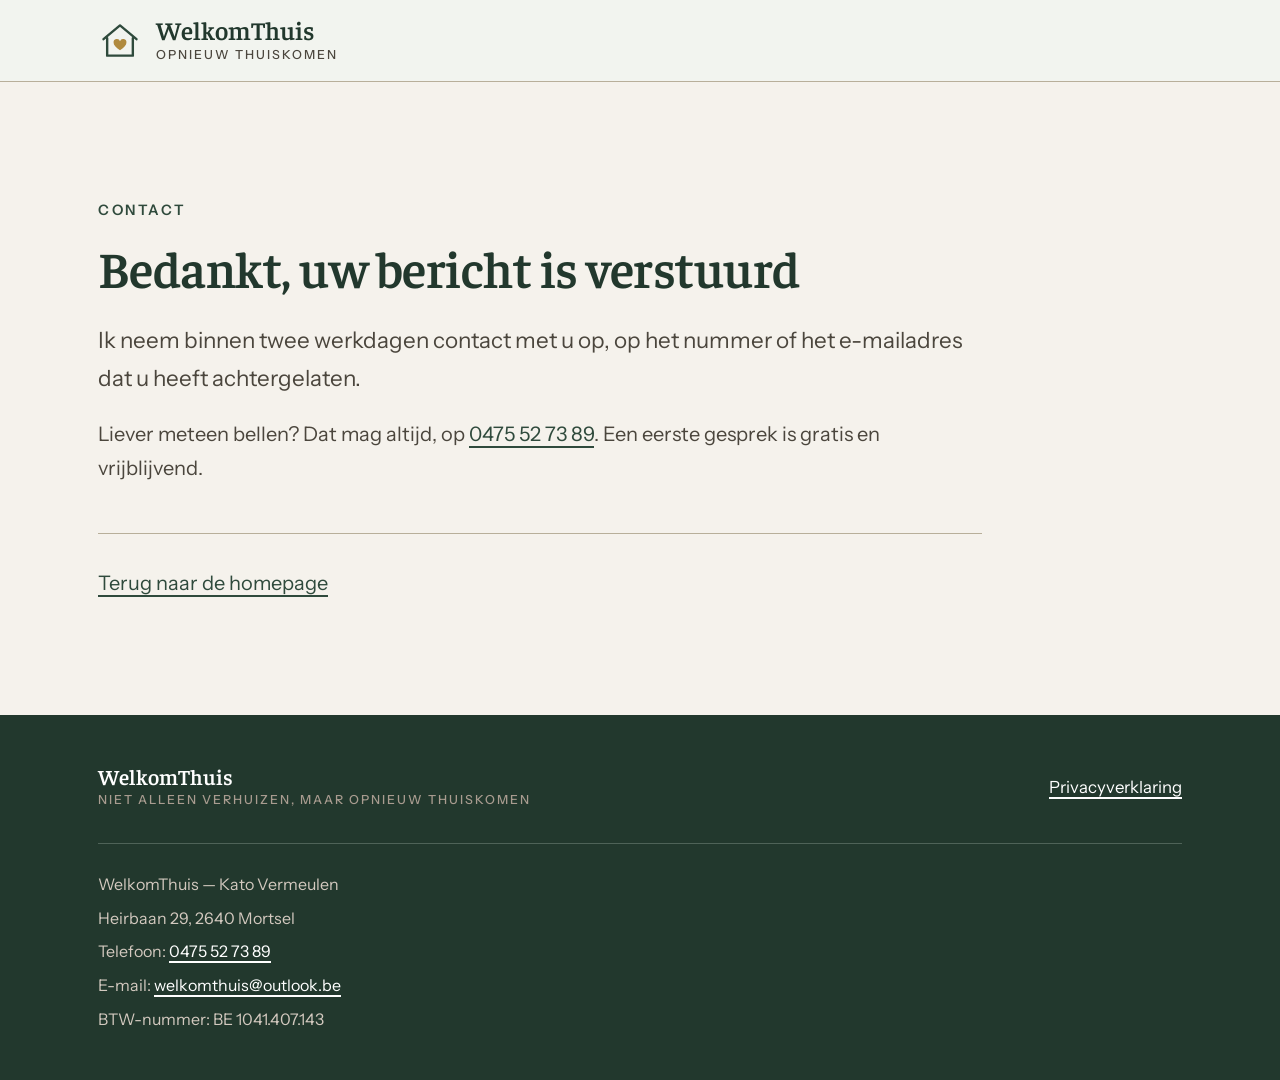
==== bedankt.html @ 019b9cdc "Revert the palette to green, darken only the WelkomThuis card Three points of client feedback, and t" ====
<!DOCTYPE html>
<html lang="nl-BE">
<head>
<meta charset="utf-8">
<meta name="viewport" content="width=device-width, initial-scale=1">
<title>Bericht verstuurd — WelkomThuis</title>
<meta name="description" content="Uw bericht aan WelkomThuis is verstuurd. Kato neemt binnen twee werkdagen contact met u op.">
<!-- Deze pagina hoort niet in de zoekresultaten: ze zegt alleen iets tegen
     wie net het formulier heeft ingevuld. -->
<meta name="robots" content="noindex, follow">
<link rel="stylesheet" href="assets/css/site.css">
<!-- Favicon. De .ico staat er voor oudere browsers en voor het standaard
     verzoek naar /favicon.ico; de SVG is scherp op elke maat. -->
<link rel="icon" href="/favicon.ico" sizes="32x32">
<link rel="icon" href="/assets/img/favicon.svg" type="image/svg+xml">
<link rel="apple-touch-icon" href="/assets/img/apple-touch-icon.png">
<link rel="preload" href="assets/fonts/instrument-sans-normal-latin.woff2" as="font" type="font/woff2" crossorigin>
</head>
<body>

<a class="skip" href="#main">Direct naar de inhoud</a>

<header class="site-head">
  <div class="wrap head-inner">
    <a class="brand" href="index.html" aria-label="WelkomThuis — naar de homepage">
      <svg viewBox="0 0 48 48" fill="none" aria-hidden="true">
        <path d="M6 22 24 7l18 15" stroke="#2F4A3C" stroke-width="2.6" stroke-linecap="round" stroke-linejoin="round"/>
        <path d="M10 21v19h28V21" stroke="#2F4A3C" stroke-width="2.6" stroke-linecap="round" stroke-linejoin="round"/>
        <path d="M24 34c-4.6-3.2-7-5.4-7-8.2a3.6 3.6 0 0 1 7-1.5 3.6 3.6 0 0 1 7 1.5c0 2.8-2.4 5-7 8.2Z" fill="#B08A3E"/>
      </svg>
      <span>
        <span class="brand-name">WelkomThuis</span>
        <span class="brand-sub">Opnieuw thuiskomen</span>
      </span>
    </a>
  </div>
</header>

<main id="main">
  <section class="band">
    <div class="wrap">
      <div class="legal">
        <span class="eyebrow">Contact</span>
        <h1>Bedankt, uw bericht is verstuurd</h1>
        <p class="legal-lead">Ik neem binnen twee werkdagen contact met u op, op het nummer of het e-mailadres dat u heeft achtergelaten.</p>
        <p>Liever meteen bellen? Dat mag altijd, op <a href="tel:+32475527389">0475 52 73 89</a>. Een eerste gesprek is gratis en vrijblijvend.</p>
        <p class="legal-back"><a href="index.html">Terug naar de homepage</a></p>
      </div>
    </div>
  </section>
</main>

<footer class="site-foot">
  <div class="wrap">
    <div class="foot-inner">
      <span>
        <span class="brand-name">WelkomThuis</span>
        <span class="brand-sub">Niet alleen verhuizen, maar opnieuw thuiskomen</span>
      </span>
      <nav class="foot-nav" aria-label="Juridisch">
        <a href="privacy.html">Privacyverklaring</a>
      </nav>
    </div>

    <address class="foot-legal">
      <span>WelkomThuis &mdash; Kato Vermeulen</span>
      <span>Heirbaan 29, 2640 Mortsel</span>
      <span>Telefoon: <a href="tel:+32475527389">0475 52 73 89</a></span>
      <span>E-mail: <a href="mailto:welkomthuis@outlook.be">welkomthuis@outlook.be</a></span>
      <span>BTW-nummer: BE 1041.407.143</span>
    </address>
  </div>
</footer>

</body>
</html>
---- assets/css/site.css ----
/* ---------- lettertypes ----------
 * Zelf gehost: geen verzoek naar Google, dus geen IP van de bezoeker naar
 * een derde partij voor er toestemming is. Zie SECURITY.md par. 2 en 4.
 * Variabele fonts (wght 400-600) uit Google Fonts, licentie OFL 1.1.
 * Bijwerken: bestanden vervangen en de unicode-range hieronder gelijk houden.
 * -------------------------------------------------------------------- */
@font-face{
  font-family:'Faustina';
  font-style:italic;
  font-weight:400;
  font-display:swap;
  src:url('../fonts/faustina-italic-latin-ext.woff2') format('woff2');
  unicode-range:U+0100-02BA, U+02BD-02C5, U+02C7-02CC, U+02CE-02D7, U+02DD-02FF, U+0304, U+0308, U+0329, U+1D00-1DBF, U+1E00-1E9F, U+1EF2-1EFF, U+2020, U+20A0-20AB, U+20AD-20C0, U+2113, U+2C60-2C7F, U+A720-A7FF;
}
@font-face{
  font-family:'Faustina';
  font-style:italic;
  font-weight:400;
  font-display:swap;
  src:url('../fonts/faustina-italic-latin.woff2') format('woff2');
  unicode-range:U+0000-00FF, U+0131, U+0152-0153, U+02BB-02BC, U+02C6, U+02DA, U+02DC, U+0304, U+0308, U+0329, U+2000-206F, U+20AC, U+2122, U+2191, U+2193, U+2212, U+2215, U+FEFF, U+FFFD;
}
@font-face{
  font-family:'Faustina';
  font-style:normal;
  font-weight:400 600;
  font-display:swap;
  src:url('../fonts/faustina-normal-latin-ext.woff2') format('woff2');
  unicode-range:U+0100-02BA, U+02BD-02C5, U+02C7-02CC, U+02CE-02D7, U+02DD-02FF, U+0304, U+0308, U+0329, U+1D00-1DBF, U+1E00-1E9F, U+1EF2-1EFF, U+2020, U+20A0-20AB, U+20AD-20C0, U+2113, U+2C60-2C7F, U+A720-A7FF;
}
@font-face{
  font-family:'Faustina';
  font-style:normal;
  font-weight:400 600;
  font-display:swap;
  src:url('../fonts/faustina-normal-latin.woff2') format('woff2');
  unicode-range:U+0000-00FF, U+0131, U+0152-0153, U+02BB-02BC, U+02C6, U+02DA, U+02DC, U+0304, U+0308, U+0329, U+2000-206F, U+20AC, U+2122, U+2191, U+2193, U+2212, U+2215, U+FEFF, U+FFFD;
}
@font-face{
  font-family:'Instrument Sans';
  font-style:normal;
  font-weight:400 600;
  font-display:swap;
  src:url('../fonts/instrument-sans-normal-latin-ext.woff2') format('woff2');
  unicode-range:U+0100-02BA, U+02BD-02C5, U+02C7-02CC, U+02CE-02D7, U+02DD-02FF, U+0304, U+0308, U+0329, U+1D00-1DBF, U+1E00-1E9F, U+1EF2-1EFF, U+2020, U+20A0-20AB, U+20AD-20C0, U+2113, U+2C60-2C7F, U+A720-A7FF;
}
@font-face{
  font-family:'Instrument Sans';
  font-style:normal;
  font-weight:400 600;
  font-display:swap;
  src:url('../fonts/instrument-sans-normal-latin.woff2') format('woff2');
  unicode-range:U+0000-00FF, U+0131, U+0152-0153, U+02BB-02BC, U+02C6, U+02DA, U+02DC, U+0304, U+0308, U+0329, U+2000-206F, U+20AC, U+2122, U+2191, U+2193, U+2212, U+2215, U+FEFF, U+FFFD;
}

:root{
  /* Het merkgroen blijft. De proeven met leisteenblauw en met bordeaux zijn
     teruggedraaid: Kato bedoelde met haar vraag over de kleur alleen de
     achtergrond van het WelkomThuis-blok bij "Ons verschil", niet het palet.
     Dat blok is nu --donker in plaats van groen; de rest blijft zoals het
     online staat. */
  --paper:#F5F2EC;
  --white:#FFFFFF;
  --haze:#EBE5D8;
  --pine:#2F4A3C;
  --pine-deep:#22382D;
  --ink:#211E19;
  /* --muted is de kleur van bijna elke alinea (.card p, .audience p, .prose p,
     .band-head p). Op #5A6960 haalde die 5,24:1 tegen 7:1 uit README.md — de
     eis die er voor deze doelgroep het meest toe doet. Nu 8,38:1 op --paper,
     9,36:1 op wit en 7,46:1 op --haze; die laatste is de krapste en bepaalt
     dus hoe donker deze kleur minstens moet zijn. */
  --muted:#4B463D;
  /* Messing in twee sterktes. Eén waarde kan niet tegelijk 3:1 halen op een
     lichte ondergrond en 4,5:1 op het donkergroene blok; --brass-licht is er
     voor tekst en iconen óp pine (.card--accent). */
  --brass:#9A7430;
  --brass-licht:#D4AC5C;
  /* --line is de decoratieve haarlijn, --rand de omtrek van een invulveld of
     knop. WCAG 1.4.11 vraagt 3:1 voor die laatste; op #CBD4C9 was dat 1,37:1,
     waardoor je op een klein scherm nauwelijks zag waar een veld begon. */
  --line:#B8AF9A;
  --rand:#8E8674;
  /* De donkere achtergrond van het WelkomThuis-blok. Warm taupe; ruil deze
     regel om voor een van de andere voorstellen: warm charcoal #222528,
     deep terracotta #4A2E2B, dark sage #2A342B. Alle vier gemeten: wit haalt
     er 12,2:1 tot 15,4:1 op en oker 5,3:1 tot 6,7:1, dus de keuze is puur
     smaak en kost geen leesbaarheid. */
  --donker:#2D2624;

  --display:"Faustina",Georgia,serif;
  --body:"Instrument Sans",system-ui,-apple-system,"Segoe UI",sans-serif;

  --wrap:1180px;
  --gap:clamp(4.5rem,9vw,8rem);
}

*,*::before,*::after{box-sizing:border-box}

html{scroll-behavior:smooth;scroll-padding-top:7rem}
@media (prefers-reduced-motion:reduce){html{scroll-behavior:auto}}

body{
  margin:0;
  background:var(--paper);
  color:var(--ink);
  font-family:var(--body);
  font-size:1.25rem;
  line-height:1.7;
  -webkit-font-smoothing:antialiased;
}

/* Nederlandse samenstellingen worden lang — "binnenhuisarchitect" is 331px
   breed in een kolom van 265px — en een woord dat niet past duwt niet alleen
   zichzelf, maar de hele pagina breder dan het scherm.

   Let op waar het afbreken vandaan komt: hyphens:auto doet voor Nederlands
   in Chromium NIETS. Die browser heeft geen Nederlands afbreekpatroon, dus
   lang="nl-BE" met hyphens:auto gedraagt zich daar exact als hyphens:none
   (nagemeten: hetzelfde overlopen, terwijl lang="en" wel afbreekt). Al het
   afbreken kwam dus van overflow-wrap, en dat knipt op een willekeurige
   letter: "binnenhuisarchitec / t". Precies wat Kato opmerkte.

   Daarom staan de afbreekpunten nu met de hand in de opmaak, als &shy; op de
   naad van de samenstelling: binnenhuis&shy;architect, verhuis&shy;firma. Een
   browser kiest zo'n zacht streepje boven een willekeurige breuk, dus die
   lelijke knip komt niet meer voor. hyphens:auto blijft staan omdat Firefox
   het Nederlandse patroon wél meelevert; overflow-wrap blijft als laatste
   vangnet voor een lang woord zonder &shy;.

   Op de koppen staat overflow-wrap er juist NIET, en dat is het punt: het
   maakt een breekpunt van elke letter, en de regelvuller neemt dan de langste
   reeks die past. "binnenhuisa" past net iets beter dan "binnenhuis-" met het
   streepje erbij, dus het vangnet overrulede het nette breekpunt en knipte
   "binnenhuis{shy}a / rchitect". Zonder overflow-wrap is &shy; de enige
   breekkans binnen het woord en valt de knip waar hij hoort.

   Gevolg voor wie hier later een kop wijzigt: een nieuwe samenstelling van
   meer dan een twaalftal letters heeft zelf een &shy; nodig, anders kan hij
   de pagina breder maken dan het scherm. Zie README.md. */
h1,h2,h3{font-family:var(--display);color:var(--pine-deep);line-height:1.15;margin:0;font-weight:600;hyphens:auto}
/* Afbreken alleen waar het moet. Vanaf 48rem is er ruimte genoeg en hoeft er
   geen streepje in een grote kop te staan; hyphens:none laat de browser de
   &shy; daar volledig negeren. Onder 48rem is het wel nodig, en dan valt de
   knip op de naad van de samenstelling. Zo staat er nooit een streepje in een
   kop die ook heel had gekund -- en dat was de klacht. */
@media (min-width:48rem){
  h1,h2,h3{hyphens:none}
}
h1{font-size:clamp(2.7rem,6vw,4.5rem);letter-spacing:-.01em}
h2{font-size:clamp(2rem,4vw,2.9rem);letter-spacing:-.005em}
h3{font-size:clamp(1.4rem,2.2vw,1.7rem)}
p{margin:0 0 1.25rem}
p:last-child{margin-bottom:0}

a{color:var(--pine);text-underline-offset:.25em;text-decoration-thickness:1.5px}
a:hover{color:var(--pine-deep)}

:focus-visible{outline:3px solid var(--brass);outline-offset:3px;border-radius:2px}

.wrap{width:100%;max-width:var(--wrap);margin-inline:auto;padding-inline:clamp(1.25rem,5vw,3rem)}
.eyebrow{
  font-size:.9rem;font-weight:600;letter-spacing:.18em;text-transform:uppercase;
  color:var(--pine);margin:0 0 1rem;display:block;
}

.skip{
  position:absolute;left:-9999px;top:0;background:var(--pine);color:#fff;
  padding:1rem 1.5rem;z-index:100;
}
.skip:focus{left:0}

/* ---------- header ---------- */
.site-head{
  position:sticky;top:0;z-index:50;background:rgba(242,244,240,.94);
  backdrop-filter:blur(8px);border-bottom:1px solid var(--line);
}
.head-inner{
  display:flex;flex-wrap:wrap;align-items:center;justify-content:space-between;
  gap:1rem 2rem;padding-block:1rem;
}
.brand{display:flex;align-items:center;gap:.85rem;text-decoration:none;color:inherit}
.brand svg{width:44px;height:44px;flex:none}
.brand-name{font-family:var(--display);font-size:1.6rem;font-weight:600;color:var(--pine-deep);line-height:1.1;display:block;overflow-wrap:break-word}
.brand-sub{display:block;font-family:var(--body);font-size:.78rem;letter-spacing:.16em;text-transform:uppercase;color:var(--muted);font-weight:500}

.site-nav ul{display:flex;flex-wrap:wrap;gap:.25rem;list-style:none;margin:0;padding:0}
.site-nav a{
  display:block;padding:.75rem 1.05rem;font-size:1.1rem;font-weight:500;
  text-decoration:none;color:var(--ink);
}
.site-nav a:hover{background:var(--haze);color:var(--pine-deep)}

/* burgerknop — alleen zichtbaar op smalle schermen */
.nav-toggle{
  display:none;align-items:center;justify-content:center;
  width:56px;height:56px;flex:none;padding:0;cursor:pointer;
  background:var(--white);border:2px solid var(--rand);border-radius:3px;
  transition:background .18s ease,border-color .18s ease;
}
.nav-toggle:hover{border-color:var(--pine);background:var(--haze)}
.nav-toggle__bars{display:grid;gap:5px;width:26px}
.nav-toggle__bars span{
  display:block;height:3px;border-radius:2px;background:var(--pine);
  transition:transform .22s ease,opacity .18s ease;
}
.nav-toggle[aria-expanded="true"]{background:var(--pine);border-color:var(--pine)}
.nav-toggle[aria-expanded="true"] .nav-toggle__bars span{background:#fff}
.nav-toggle[aria-expanded="true"] .nav-toggle__bars span:nth-child(1){transform:translateY(8px) rotate(45deg)}
.nav-toggle[aria-expanded="true"] .nav-toggle__bars span:nth-child(2){opacity:0}
.nav-toggle[aria-expanded="true"] .nav-toggle__bars span:nth-child(3){transform:translateY(-8px) rotate(-45deg)}

/* ---------- buttons ---------- */
.btn{
  display:inline-flex;align-items:center;justify-content:center;gap:.6rem;
  min-height:60px;padding:.9rem 1.9rem;font-family:var(--body);font-size:1.15rem;
  font-weight:600;text-decoration:none;border:2px solid var(--pine);border-radius:3px;
  cursor:pointer;transition:background .18s ease,color .18s ease;
}
.btn-primary{background:var(--pine);color:#fff}
.btn-primary:hover{background:var(--pine-deep);border-color:var(--pine-deep);color:#fff}
.btn-ghost{background:transparent;color:var(--pine)}
.btn-ghost:hover{background:var(--haze);color:var(--pine-deep)}
.btn-row{display:flex;flex-wrap:wrap;gap:1rem;margin-top:2.25rem}

/* ---------- hero ---------- */
/* Eén gecentreerde kolom. Hier stond een plattegrond naast; zonder die tweede
   kolom leest een halfleeg raster als een fout in plaats van als witruimte. */
.hero{padding-block:clamp(3.5rem,9vw,7rem) var(--gap);text-align:center}
.hero-inner{display:flex;flex-direction:column;align-items:center}
/* max-width in em, dus de regellengte schaalt mee met de kop zelf */
.hero h1{max-width:13em;margin-bottom:1.5rem;text-wrap:balance}
.hero-lead{font-size:clamp(1.28rem,1.9vw,1.45rem);max-width:56ch}
.hero .btn-row{justify-content:center}
.hero-note{margin-top:1.75rem;font-size:1.05rem;color:var(--muted)}

/* ---------- bands ---------- */
.band{padding-block:var(--gap)}
.band-white{background:var(--white);border-block:1px solid var(--line)}

/* 52ch was te smal: de kop viel uiteen in vier regels met "dan een" als
   losse regel, terwijl er rechts nog de helft van de pagina vrij was. Niet
   helemaal tot de rand — een leesregel van 90 tekens leest slecht — maar wel
   ruimer. De alinea blijft daarbinnen apart begrensd. */
.band-head{max-width:68ch;margin-bottom:clamp(2.5rem,5vw,3.5rem)}
.band-head p{color:var(--muted);margin-top:1rem;font-size:1.2rem;max-width:62ch}

/* ---------- services ---------- */
/* auto-fit in plaats van een harde sprong van drie naar één: op een tablet
   is er ruimte voor twee, en die tussenstap scheelde een half scherm scrollen */
/* minmax(min(Xrem,100%),1fr) en niet minmax(Xrem,1fr): een track kan nooit
   smaller worden dan zijn minimum, dus op een smal scherm loopt zo'n raster
   buiten zijn container. De min() laat de kolom wel meekrimpen. */
/* [architect] + [verhuisfirma] -> [WelkomThuis]. De tekens zijn getekend,
   niet getypt: de pijl U+2192 zit niet in de subset van het zelfgehoste
   lettertype (U+2191 en U+2193 wel, U+2192 niet), dus een echt pijltje zou
   terugvallen op een systeemfont of als leeg blokje verschijnen.

   Ze staan op aria-hidden. De verhouding staat ook in woorden -- de inleiding
   erboven en "De twee hierboven samen" in het derde blok -- dus wie voorleest
   mist niets, en losse leestekens voorlezen levert alleen ruis op. */
.cards{display:grid;grid-template-columns:1fr;gap:1.5rem}
.cards__link{
  display:flex;align-items:center;justify-content:center;
  min-height:48px;color:var(--pine);
}
.cards__link svg{width:2rem;height:2rem;display:block}
@media (min-width:62rem){
  /* minmax(0,1fr) en niet 1fr: anders kan een kaart niet krimpen onder de
     breedte van zijn inhoud en loopt de rij buiten het scherm. */
  .cards{grid-template-columns:minmax(0,1fr) auto minmax(0,1fr) auto minmax(0,1fr);gap:1.25rem}
}
@media (max-width:61.99rem){
  /* gestapeld wijst de pijl naar beneden, niet naar rechts */
  .cards__link--pijl svg{transform:rotate(90deg)}
}
.card{
  background:var(--paper);border:1px solid var(--line);border-radius:4px;
  padding:2.25rem 2rem;display:flex;flex-direction:column;gap:1rem;
}
.card svg{width:46px;height:46px;color:var(--pine)}
.card p{font-size:1.15rem;color:var(--muted)}

/* ---------- about ---------- */
/* Kolom 1 is precies zo breed als de foto. Met .85fr bleef er naast de foto
   een strook over die op een fout leek in plaats van op witruimte. */
.about-grid{
  display:grid;grid-template-columns:minmax(0,340px) 1fr;
  gap:clamp(2rem,5vw,4rem);align-items:start;
}
.about-body p{color:var(--muted)}
.about-body p:first-of-type{margin-top:1.5rem}

/* het kader blijft bescheiden naast de tekstkolom; de foto zelf is ruim scherp genoeg */
.portrait{
  aspect-ratio:4/5;max-width:340px;overflow:hidden;
  background:var(--haze);border:1px solid var(--line);border-radius:4px;
}
/* De foto is liggend (477x358), het kader staand (4:5). Bij object-fit:cover
   wordt de volle hoogte gebruikt en de breedte bijgesneden, dus alleen de
   horizontale positie doet iets: 45% houdt het gezicht in het midden. */
.portrait img{width:100%;height:100%;object-fit:cover;object-position:45% center;display:block}

/* ---------- quote ---------- */
.quote{background:var(--pine);padding-block:clamp(4rem,7vw,6rem)}
.quote blockquote{
  margin:0;font-family:var(--display);font-size:clamp(1.7rem,3.4vw,2.5rem);
  line-height:1.3;max-width:24ch;font-style:italic;font-weight:400;color:#fff;
}
.quote cite{
  display:block;margin-top:2rem;font-family:var(--body);font-style:normal;
  font-size:1.02rem;letter-spacing:.1em;text-transform:uppercase;color:#D3C9BF;
}

/* ---------- contact ---------- */
/* De kop en de bereikbaarheid staan bóven het formulier, niet ernaast. Het
   formulier krijgt daardoor de volle breedte en kan in twee kolommen, wat de
   sectie een stuk korter maakt dan één smalle kolom van veertien velden. */
.contact-intro{margin-top:1.25rem;color:var(--muted)}
.contact-list{margin:0;padding:0;display:grid;gap:1.5rem}
.contact-list dt{font-size:.88rem;font-weight:600;letter-spacing:.16em;text-transform:uppercase;color:var(--muted)}
.contact-list dd{margin:.25rem 0 0}
/* min 1.15rem: 'welkomthuis@outlook.be' is 22 tekens en liep op 320px
   buiten de kaart op 1.5rem */
.c-value{font-family:var(--display);font-size:clamp(1.15rem,2.6vw,1.9rem);overflow-wrap:anywhere;color:var(--pine-deep);display:block;line-height:1.25}
/* Het telefoonnummer is de belangrijkste knop van de site. Op 1,5rem zou het
   raakvlak maar 30px hoog worden; 48px is wat we aanhouden voor een onvaste
   hand. Zie README, "48 x 48 px touch targets". */
a.c-value{text-decoration:none;display:inline-flex;align-items:center;min-height:48px}
a.c-value:hover{text-decoration:underline}

.form{background:var(--white);border:1px solid var(--line);border-radius:4px;padding:clamp(1.75rem,3vw,2.5rem)}
.field{margin-bottom:1.5rem}
.field label{display:block;font-size:1.05rem;font-weight:600;margin-bottom:.5rem;color:var(--ink)}
.optional{font-weight:400;color:var(--muted)}
/* Nooit alleen een sterretje: dat zegt niets als je het niet kent. */
.verplicht{font-weight:400;color:var(--pine)}
/* Foutmelding vlak bij het veld waar ze over gaat. */
.veldfout{
  display:block;margin:.4rem 0 0;font-size:1rem;font-weight:600;color:#8C3A2A;
}
.field input:invalid.is-gemeld,.field select:invalid.is-gemeld{border-color:#8C3A2A}
.field input,.field textarea{
  width:100%;font-family:var(--body);font-size:1.15rem;color:var(--ink);
  padding:.95rem 1rem;min-height:58px;background:var(--paper);
  border:2px solid var(--rand);border-radius:3px;
}
.field textarea{min-height:150px;resize:vertical;line-height:1.6}
.field input:focus,.field textarea:focus{border-color:var(--pine);background:#fff}
/* ---------- vragen in het contactformulier ---------- */
.form-intro{margin:0 0 2rem;font-size:1.08rem;color:var(--muted)}
/* min-width:0 houdt een fieldset binnen zijn kolom; zonder dat neemt hij
   de breedte van zijn breedste kind aan en loopt het formulier uit */
.q{margin:0 0 2.25rem;padding:0;border:0;min-width:0}
.q>legend{padding:0;margin-bottom:.85rem;font-size:1.05rem;font-weight:600;color:var(--ink)}
.q-hint{margin:-.25rem 0 .75rem;font-size:1rem;color:var(--muted)}
.q .field:last-child{margin-bottom:0}

/* Keuzelijsten. Zelfde maat en rand als de tekstvelden, zodat het formulier
   één ding blijft. 58px hoog: ruim boven de 48px die we als minimum
   aanhouden, ook voor wie met een onvaste hand tikt.
   Het eigen pijltje is een data-URI in deze stylesheet; CSP staat dat toe
   via img-src 'self' data:. Zie SECURITY.md par. 2. */
.field select,
.calc__sub select{
  width:100%;font-family:var(--body);font-size:1.15rem;color:var(--ink);
  padding:.95rem 3.25rem .95rem 1rem;min-height:58px;line-height:1.4;
  background-color:var(--paper);
  border:2px solid var(--rand);border-radius:3px;cursor:pointer;
  appearance:none;-webkit-appearance:none;
  background-image:url("data:image/svg+xml,%3Csvg%20xmlns='http://www.w3.org/2000/svg'%20width='18'%20height='12'%20viewBox='0%200%2018%2012'%3E%3Cpath%20d='M1%201l8%209%208-9'%20fill='none'%20stroke='%232F4A3C'%20stroke-width='2.4'%20stroke-linecap='round'%20stroke-linejoin='round'/%3E%3C/svg%3E");
  background-repeat:no-repeat;
  background-position:right 1.1rem center;
  background-size:18px 12px;
}
.field select:hover{border-color:var(--pine)}
.field select:focus{border-color:var(--pine);background-color:#fff}
/* In hoog contrast tekent Windows onze achtergrondafbeelding niet, en dan
   staat er een keuzelijst zonder pijltje. Daar geven we het besturingssysteem
   zijn eigen weergave terug. */
@media (forced-colors: active){
  .field select,
  .calc__sub select{appearance:auto;-webkit-appearance:auto;background-image:none;padding-right:1rem}
}

/* Alleen zichtbaar als het versturen mislukt is. Rood is hier niet nodig:
   de melding staat vlak boven de knop en zegt zelf wat er aan de hand is
   (zie README, "nooit kleur alleen"). */
.form-error{
  display:none;margin:2rem 0 0;padding:1.25rem 1.5rem;
  background:var(--haze);border-left:4px solid var(--brass);border-radius:3px;
  color:var(--ink);font-size:1.08rem;
}
.is-failed .form-error{display:block}

.form-submit{
  display:flex;flex-wrap:wrap;align-items:center;gap:1rem 2rem;
  margin-top:2rem;padding-top:1.75rem;border-top:1px solid var(--line);
}
/* flex:none betekent ook niet krimpen; met een vast minimum van 15rem
   stak de knop op 320px buiten de kaart. min() laat hem meekrimpen. */
.form-submit .btn{flex:none;min-width:min(15rem,100%)}
.form-submit .form-note{margin:0;flex:1 1 20rem}

/* [hidden] is de standaard, maar een display-regel elders wint daar zo van;
   deze regel houdt verborgen ook echt verborgen. */
[hidden]{display:none}

.form-note{font-size:1rem;color:var(--muted);margin-top:1.25rem}
/* Honeypot: uit beeld, maar niet display:none — dat slaan veel bots over.
   Buiten de leesvolgorde en niet focusbaar, dus onzichtbaar voor wie het
   toetsenbord of een schermlezer gebruikt. Zie SECURITY.md par. 3. */
.hp{position:absolute;left:-9999px;top:auto;width:1px;height:1px;overflow:hidden}
.form-done{display:none;background:var(--haze);border:2px solid var(--pine);border-radius:3px;padding:2rem;text-align:center}
.form-done p{color:var(--muted);margin-top:.5rem}
.is-sent .form-fields{display:none}
.is-sent .form-done{display:block}

/* ---------- juridische pagina's ---------- */
.legal{max-width:68ch}
.legal h1{font-size:clamp(2.2rem,5vw,3.2rem);margin-bottom:1.5rem}
.legal h2{font-size:clamp(1.5rem,2.6vw,1.9rem);margin-top:3rem;margin-bottom:.9rem}
.legal p{color:var(--muted)}
.legal-lead{font-size:clamp(1.28rem,1.9vw,1.4rem);color:var(--ink)}
.legal-list{margin:0 0 1.25rem;padding-left:1.4rem;color:var(--muted)}
.legal-list li{margin-bottom:.6rem}
.legal-dl{margin:0 0 1.25rem;display:grid;gap:1.1rem}
.legal-dl dt{font-weight:600;color:var(--pine-deep)}
.legal-dl dd{margin:.2rem 0 0;color:var(--muted)}
.legal-address{font-style:normal;line-height:1.7}
.legal-date{font-size:1rem;font-style:italic}
.legal-back{margin-top:3rem;padding-top:2rem;border-top:1px solid var(--line)}

/* ---------- prijscalculator ---------- */
.calc{
  padding:clamp(1.5rem,3.5vw,2.5rem);
  background:var(--paper);border:1px solid var(--line);border-radius:4px;
}

/* Elke fase krijgt een streep boven zijn titel, en overal dezelfde ruimte
   eronder, zodat de witruimte optisch bij de vólgende titel hoort.

   Hier stond eerst een uitzondering op :first-of-type, en die matchte twee
   elementen in plaats van één: fase 1 is een <div> en fase 2 de eerste
   <fieldset>, dus "eerste van zijn soort" gold voor beide. Ze verloren allebei
   hun streep én hun ruimte erboven, waardoor de titel van fase 2 tegen de
   inhoud van fase 1 plakte. Dat waren de twee klachten van Kato.

   :first-child raakt wél alleen fase 1. Die houdt geen eigen streep: de
   bovenrand van het kader staat er al, op nagenoeg dezelfde afstand van de
   titel (2,5rem kaderpadding tegen 2,25rem hier), en een tweede lijn een
   centimeter daaronder leest als een fout. */
.calc__fase{margin:1.75rem 0 0;padding:2.25rem 0 0;border:0;border-top:1px solid var(--line);min-width:0}
.calc__fase:first-child{margin-top:0;border-top:0;padding-top:0}
/* Een <legend> wordt door de browser ÓP de bovenrand van de fieldset gezet:
   de streep loopt dan door de titel heen en verder naar rechts, op halve
   texthoogte. Dat is precies wat Kato beschreef als "de scheiding staat na
   de titel in plaats van ervoor" - de lijn stond niet boven de titel maar
   ernaast. float + volle breedte haalt de legend uit die rol, zodat hij
   gewoon als blok onder de streep valt. */
.calc__fase>legend{float:left;width:100%}
.calc__fase>legend,.calc__kop h3{
  padding:0;margin:0 0 .7rem;font-family:var(--display);
  font-size:clamp(1.2rem,2.2vw,1.45rem);font-weight:600;letter-spacing:0;
  text-transform:none;color:var(--pine-deep);
}
.calc__kop{display:flex;flex-wrap:wrap;align-items:baseline;gap:.4rem .9rem}
.calc__vast{
  font-size:.7rem;font-weight:600;letter-spacing:.1em;text-transform:uppercase;
  background:var(--haze);color:var(--pine-deep);padding:.2rem .5rem;border-radius:3px;
  margin-bottom:.6rem;
}
.calc__uitleg{margin:0 0 .8rem;font-size:1.02rem;color:var(--muted)}
.calc__basis{
  margin:0;padding:.75rem 1rem;background:var(--white);
  border:1px solid var(--line);border-radius:3px;font-size:1.05rem;
}
.calc__basis strong{color:var(--pine-deep)}

/* Een rij is helemaal aanklikbaar, niet alleen het vakje. */
.calc__optie{
  display:flex;align-items:center;gap:.85rem;
  min-height:56px;padding:.7rem .9rem;margin-bottom:.5rem;
  background:var(--white);border:2px solid var(--rand);border-radius:3px;
  cursor:pointer;transition:border-color .18s ease,background .18s ease;
}
.calc__optie:last-child{margin-bottom:0}
.calc__optie:hover{border-color:var(--pine)}
.calc__optie input{width:24px;height:24px;flex:none;margin:0;accent-color:var(--pine)}
.calc__naam{flex:1 1 auto;font-size:1.05rem;line-height:1.35}
.calc__prijs{
  flex:none;font-weight:600;color:var(--pine-deep);white-space:nowrap;
  font-variant-numeric:tabular-nums;
}
/* het vinkje toont de keuze al; de rand is extra nadruk, nooit de enige */
.calc__optie:has(input:checked){border-color:var(--pine);background:var(--haze)}
.calc__optie:has(input:focus-visible){outline:3px solid var(--brass);outline-offset:3px}
.calc__optie--sub{margin-left:1.75rem}

.calc__sub{margin:0 0 .5rem;padding:.9rem 1rem;background:var(--white);
  border:1px solid var(--line);border-radius:3px}
.calc__sub label{display:block;font-size:1rem;color:var(--muted);margin-bottom:.5rem}

/* uitkomst */
.calc__uitkomst{
  margin-top:1.75rem;padding:clamp(1.25rem,2.5vw,1.75rem);
  background:var(--pine);color:#fff;border-radius:4px;
}
.calc__totaal-label{
  margin:0;font-size:.78rem;font-weight:600;letter-spacing:.14em;
  text-transform:uppercase;color:#D3C9BF;
}
/* min 1.5rem: op 320px liep 'EUR 2.150 - EUR 2.400' anders buiten de kaart */
.calc__totaal{
  margin:.2rem 0 0;font-family:var(--display);font-size:clamp(1.5rem,4.4vw,2.6rem);
  font-weight:600;line-height:1.1;font-variant-numeric:tabular-nums;
}
/* een bedrag breekt nooit in zichzelf; tussen de twee bedragen mag het wel */
.calc__bedrag{white-space:nowrap}
.calc__open{display:block;font-family:var(--body);font-size:.95rem;font-weight:500;color:#D3C9BF;margin-top:.35rem}
/* 'Nog te berekenen' is tekst, geen bedrag: kleiner en rustiger */
.calc__totaal.is-leeg{font-size:clamp(1.35rem,3vw,1.7rem);color:#EAE3DC}
.calc__verdeling{
  margin-top:1.5rem;padding-top:1.35rem;
  border-top:1px solid rgba(195,211,198,.3);
}
.calc__verdeling h4{
  margin:0 0 .6rem;font-family:var(--body);color:#fff;
  font-size:.78rem;font-weight:600;letter-spacing:.13em;text-transform:uppercase;
}
.calc__verdeling ul{list-style:none;margin:0;padding:0;display:grid;gap:.45rem}
.calc__verdeling li{position:relative;padding-left:1.3rem;font-size:1rem;color:#EAE3DC;line-height:1.4}
.calc__verdeling li::before{
  content:"";position:absolute;left:0;top:.62em;width:.45rem;height:.25rem;
  border-left:2px solid var(--brass);border-bottom:2px solid var(--brass);
  transform:rotate(-45deg);
}
.calc__verdeling li.is-leeg{padding-left:0;color:#BCAFA4;font-style:italic}
.calc__verdeling li.is-leeg::before{display:none}
.calc__hint{
  margin:.6rem 0 0;font-size:1.02rem;color:#EAE3DC;line-height:1.5;max-width:46ch;
}
.calc__hint a{color:#fff;text-underline-offset:.2em}
.calc__uitkomst.is-berekend .calc__hint{display:none}
.calc__voetnoot{margin:1.35rem 0 0;font-size:.98rem;color:#D3C9BF;line-height:1.55}

@media (max-width:560px){
  .calc__optie{flex-wrap:wrap}
  .calc__prijs{width:100%;padding-left:calc(24px + .85rem)}
}

/* ---------- stap 2: gesprek inplannen ---------- */
/* Twee kaarten onder elkaar, nooit naast elkaar: rekenen en contact opnemen
   zijn losse beslissingen, en naast elkaar vragen ze allebei tegelijk om
   aandacht. */
/* Een formulier op volle wrapbreedte geeft invoervelden van een meter breed.
   48rem is de leesbare maat: lang genoeg voor een e-mailadres, kort genoeg om
   in één oogopslag te overzien. */
.afspraak{
  max-width:55rem;
  background:var(--white);border:1px solid var(--line);border-radius:4px;
  padding:clamp(1.5rem,3.5vw,2.5rem);
}
.afspraak__velden{display:block}

.wanneer{margin:0 0 1.5rem;padding:0;border:0;min-width:0}
.wanneer>legend{
  padding:0;margin-bottom:.75rem;font-family:var(--body);
  font-size:1.05rem;font-weight:600;color:var(--ink);
}
/* twee smalle velden naast elkaar; dat blijft één vraag, geen twee */
.wanneer__paar{display:grid;grid-template-columns:repeat(auto-fit,minmax(min(13rem,100%),1fr));gap:0 1.25rem}
.wanneer__paar .field:last-child{margin-bottom:1.5rem}

/* ---------- ingeklapte intakevragen ---------- */
/* <details> is native: werkt zonder JavaScript, en de velden erin worden
   ook meeverstuurd als het blok dicht staat. */
.meer{margin:.5rem 0 1.75rem;border:1px solid var(--line);border-radius:4px;background:var(--paper)}
.meer>summary{
  display:flex;flex-wrap:wrap;align-items:center;gap:.75rem;
  min-height:56px;padding:.85rem 1.15rem;cursor:pointer;
  font-size:1.08rem;font-weight:600;color:var(--pine-deep);
  list-style:none;
}
.meer>summary::-webkit-details-marker{display:none}
.meer>summary::before{
  content:"";flex:none;width:.6rem;height:.6rem;margin-right:.15rem;
  border-right:2.5px solid var(--pine);border-bottom:2.5px solid var(--pine);
  transform:rotate(-45deg);transition:transform .18s ease;
}
.meer[open]>summary::before{transform:rotate(45deg)}
.meer>summary:hover{background:var(--haze)}
.meer>summary:focus-visible{outline:3px solid var(--brass);outline-offset:-3px}
.meer__optioneel{
  font-size:.7rem;font-weight:600;letter-spacing:.1em;text-transform:uppercase;
  background:var(--haze);color:var(--muted);padding:.2rem .5rem;border-radius:3px;
}
.meer__inhoud{padding:.25rem 1.15rem 1.35rem;border-top:1px solid var(--line)}
.meer__intro{margin:1rem 0 1.5rem;font-size:1.02rem;color:var(--muted);max-width:60ch}

/* twee kolommen voor de korte vragen; minmax houdt de langste keuze leesbaar */
/* hoogstens twee kolommen: bij drie wordt het een raster om doorheen te
   zoeken in plaats van een lijst om door te lopen */
.q-grid{display:grid;grid-template-columns:repeat(auto-fit,minmax(min(17rem,100%),1fr));gap:0 1.5rem}
/* De ene vraag past op één regel, de andere op twee. Zonder dit staan de
   keuzelijsten in een rij op verschillende hoogtes en oogt het rommelig. */
.q-grid .field{display:flex;flex-direction:column}
.q-grid .field>select{margin-top:auto}
.field-extra{margin-top:-.5rem}
.field-extra label{font-weight:400;color:var(--muted)}
.field-hint{margin:-.9rem 0 1.5rem;font-size:.98rem;color:var(--pine);font-style:italic}

/* Stap 2 staat gecentreerd. Het is de afsluiting van de pagina, en een smal
   formulier tegen de linkerrand met een lege rechterhelft oogt onaf. De
   velden binnen de kaart blijven links uitgelijnd: gecentreerde labels en
   invoervelden zijn niet te scannen. */
.band--midden .band-head{margin-inline:auto;text-align:center}
.band--midden .afspraak{margin-inline:auto}

/* ---------- direct contact onder stap 2 ---------- */
.direct{
  max-width:55rem;margin:1.5rem auto 0;padding:1.35rem clamp(1.25rem,3vw,2rem);
  background:var(--haze);border:1px solid var(--line);border-radius:4px;
  display:flex;flex-wrap:wrap;justify-content:center;gap:1rem 3rem;
}
.direct dt{
  font-size:.78rem;font-weight:600;letter-spacing:.14em;text-transform:uppercase;
  color:var(--muted);
}
.direct dd{margin:.15rem 0 0}

/* ---------- footer ---------- */
.site-foot{background:var(--pine-deep);color:#D3C9BF;padding-block:3rem;font-size:1.05rem}
.foot-inner{display:flex;flex-wrap:wrap;gap:1.25rem 2.5rem;align-items:center;justify-content:space-between}
.site-foot a{color:#fff}
.site-foot .brand-name{color:#fff;font-size:1.35rem}
.site-foot .brand-sub{color:#A99C90}
.foot-nav{display:flex;flex-wrap:wrap;gap:.5rem 1.5rem}
.foot-nav a{display:inline-flex;align-items:center;min-height:48px}
.foot-legal{
  margin-top:2rem;padding-top:1.75rem;border-top:1px solid rgba(195,211,198,.28);
  display:grid;gap:.5rem;font-style:normal;font-size:1rem;line-height:1.6;
}
.foot-note{margin:1.5rem 0 0;font-size:.95rem;color:#A99C90}
.foot-note code{font-size:.95em}

/* ---------- vergelijking: wat WelkomThuis anders maakt ---------- */
/* Dit blok is het antwoord op de twee ernaast, dus mag het er duidelijk
   uitspringen: volvlak pine in plaats van een lichte tint. */
/* Kato's vraag: dit blok een donkere achtergrond in plaats van groen. Het
   moet nog steeds het opvallendste van de drie zijn -- dat was de vraag uit
   de vorige ronde -- en donker tussen twee lichte kaarten doet dat. */
.card--accent{background:var(--donker);border-color:var(--donker);color:#fff}
.card--accent h3{color:#fff}
.card--accent p{color:#EAE3DC}
.card--accent svg{color:var(--brass-licht)}
.card__tag{
  font-size:.78rem;font-weight:600;letter-spacing:.16em;text-transform:uppercase;
  color:var(--muted);
}
.card--accent .card__tag{color:var(--brass-licht)}
/* de tag hoort bij de kop eronder, dus die twee staan dichter bij elkaar */
.card__tag+h3{margin-top:-.55rem}

.prose{max-width:62ch}
.prose p{color:var(--muted);font-size:1.15rem}
.prose+.prose{margin-top:1.25rem}

/* ---------- traject: drie fases ---------- */
.phases{display:grid;grid-template-columns:repeat(auto-fit,minmax(min(17rem,100%),1fr));gap:1.5rem;align-items:start}
.phase{
  background:var(--white);border:1px solid var(--line);border-radius:4px;
  padding:2rem 1.85rem 2.25rem;height:100%;
}
.band-white .phase{background:var(--paper)}
.phase__n{
  display:inline-flex;align-items:center;justify-content:center;
  width:44px;height:44px;border-radius:50%;margin-bottom:1.1rem;
  background:var(--pine);color:#fff;font-family:var(--display);
  font-size:1.35rem;font-weight:600;
}
.phase h3{margin-bottom:.4rem}
.phase__when{
  display:block;font-size:.85rem;font-weight:600;letter-spacing:.16em;
  text-transform:uppercase;color:var(--muted);margin-bottom:1.35rem;
}
.phase__list{list-style:none;margin:0;padding:0;display:grid;gap:.7rem}
.phase__list li{position:relative;padding-left:1.9rem;font-size:1.08rem;line-height:1.45;color:var(--ink)}
.phase__list li::before{
  content:"";position:absolute;left:.2rem;top:.42em;width:.6rem;height:.32rem;
  border-left:2.5px solid var(--brass);border-bottom:2.5px solid var(--brass);
  border-radius:1px;transform:rotate(-45deg);
}
.phase__list .is-optional{color:var(--muted)}
.phase__foot{
  margin:1.6rem 0 0;padding-top:1.25rem;border-top:1px solid var(--line);
  font-size:1.05rem;color:var(--muted);
}

/* ---------- voor wie ---------- */
/* Eén kolom zolang er geen foto naast staat, twee zodra die er is. Hier stond
   een vaste 1.1fr .9fr, maar het kader in de rechterkolom is er op Kato's vraag
   uit gehaald; die 0.9fr bleef daarna leeg staan, en dát is de witruimte
   rechts van de tekst. auto-fit laat een kolom zonder inhoud verdwijnen. */
.audience{
  display:grid;grid-template-columns:repeat(auto-fit,minmax(min(20rem,100%),1fr));
  gap:clamp(2rem,5vw,4rem);align-items:start;justify-items:center;
}
.audience>*{width:100%;max-width:44rem}
.audience p{max-width:38rem}

/* Illustratie naast "Voor wie". Met opzet een lijntekening en geen foto: een
   verzonnen woonkamerfoto zou lezen als een project van WelkomThuis, en dat
   is het niet. Dit is zichtbaar een tekening, in dezelfde stijl als de iconen
   bij "Ons verschil". Zodra er een echte foto is, vervangt die dit blok.

   De kleuren komen uit de tokens, dus de tekening gaat mee als het palet
   wijzigt. Geen style="" op de elementen: het CSP staat geen inline stijl toe.
   De tekening is decoratief en staat daarom op aria-hidden; hij voegt niets
   toe dat niet in de alinea's ernaast staat. */
.audience__ill{max-width:30rem;align-self:center}
.audience__ill svg{display:block;width:100%;height:auto}
.ill-lijn{fill:none;stroke:var(--pine);stroke-width:2.4;stroke-linecap:round;stroke-linejoin:round}
.ill-lijn--dun{stroke-width:1.8}
/* na .ill-lijn, zodat de vulling het van fill:none overneemt */
.ill-wit{fill:var(--white)}
.ill-vlak{fill:var(--haze)}
.ill-warm{fill:var(--brass-licht)}
.audience p{color:var(--muted)}
.questions{
  background:var(--paper);border:1px solid var(--line);border-left:4px solid var(--brass);
  border-radius:4px;padding:clamp(1.6rem,3vw,2.25rem);
}
.band .questions{background:var(--white)}
.questions p{
  margin:0 0 1rem;font-family:var(--display);font-size:clamp(1.15rem,1.8vw,1.3rem);
  color:var(--pine-deep);line-height:1.35;
}
.questions ul{list-style:none;margin:0;padding:0;display:grid;gap:.85rem}
.questions li{
  position:relative;padding-left:1.6rem;font-size:1.1rem;line-height:1.45;color:var(--ink);
}
.questions li::before{
  content:"?";position:absolute;left:0;top:0;font-family:var(--display);
  font-weight:600;color:var(--brass);
}
.questions__note{
  margin:1.5rem 0 0;padding-top:1.25rem;border-top:1px solid var(--line);
  font-family:var(--body);font-size:1.08rem;color:var(--muted);
}

/* ---------- op maat / budget ---------- */
.tailor{
  background:var(--white);border:1px solid var(--line);border-radius:6px;
  padding:clamp(2rem,4vw,3.25rem);max-width:74ch;
  box-shadow:0 1px 2px rgba(28,38,32,.05),0 18px 34px -24px rgba(28,38,32,.28);
}
.band-white .tailor{background:var(--paper)}
.tailor h2{margin-bottom:1.25rem}
.tailor p{color:var(--muted)}
.tailor strong{color:var(--pine-deep);font-weight:600}

/* ---------- oorsprong / verhaal ---------- */
/* Eén kolom op leesbreedte. Dit stond in twee kolommen met alleen de kop
   links, wat als een gat las; en de regels liepen door tot ver voorbij de
   60 tekens die je op 20px nog comfortabel volgt. */
.origin{
  /* max-width:60ch; */
  margin-top:clamp(3.5rem,7vw,5rem);
  padding-top:clamp(2.5rem,5vw,3.5rem);border-top:1px solid var(--line);
}
.origin h2{font-size:clamp(1.7rem,3vw,2.2rem);margin-bottom:1.5rem}
.origin p{color:var(--muted)}

/* haalt één zin uit de lopende tekst, zodat het verhaal niet één blok wordt */
.origin .origin-pull{
  margin:2rem 0;padding:.4rem 0 .4rem 1.75rem;border-left:4px solid var(--brass);
  font-family:var(--display);font-size:clamp(1.25rem,2.2vw,1.5rem);
  line-height:1.4;color:var(--pine-deep);
}

@media (max-width:960px){
  .audience{grid-template-columns:1fr}
}
.prose-after{margin-top:clamp(2.5rem,5vw,3.5rem)}

/* ---------- load animation ---------- */
.rise{opacity:0;transform:translateY(14px);animation:rise .8s cubic-bezier(.2,.7,.3,1) forwards}
.d1{animation-delay:.05s}.d2{animation-delay:.18s}.d3{animation-delay:.31s}
@keyframes rise{to{opacity:1;transform:none}}
@media (prefers-reduced-motion:reduce){
  .rise{animation:none;opacity:1;transform:none}
}

/* ---------- responsive ---------- */
@media (max-width:960px){
  .about-grid{grid-template-columns:1fr}
}
@media (max-width:700px){
  body{font-size:1.18rem}
  .head-inner{justify-content:center;text-align:center}
  .site-nav ul{justify-content:center}
  .btn{width:100%}
}
/* vanaf hier klapt het menu achter de burgerknop (425px, 320px, …) */
/* Zes menu-items passen pas naast het merk vanaf ongeveer 1000px. Daaronder
   klapt het menu achter de knop, anders wordt de plakkende kopbalk twee
   regels hoog en eet die het halve scherm op een tablet. */
@media (max-width:1000px){
  /* merk en knop blijven op één regel; het menu valt eronder uit */
  .head-inner{
    flex-wrap:nowrap;justify-content:space-between;text-align:left;
    gap:.75rem;padding-block:.85rem;
  }
  .brand{min-width:0}
  .nav-toggle{display:inline-flex}

  /* dichtgeklapt is de hoogte 0; open groeit hij naar zijn eigen hoogte */
  .site-nav{
    position:absolute;top:100%;left:0;right:0;
    background:var(--paper);border-bottom:1px solid var(--line);
    display:grid;grid-template-rows:0fr;
    transition:grid-template-rows .25s ease;
  }
  .site-nav.is-open{grid-template-rows:1fr}
  .site-nav>ul{
    display:flex;flex-direction:column;flex-wrap:nowrap;gap:0;
    overflow:hidden;min-height:0;padding-inline:clamp(1.25rem,5vw,3rem);
    visibility:hidden;transition:visibility 0s .25s;
  }
  .site-nav.is-open>ul{visibility:visible;transition:visibility 0s 0s}
  .site-nav li{border-top:1px solid var(--line)}
  .site-nav li:first-child{border-top:0}
  .site-nav a{display:flex;align-items:center;min-height:56px;padding:.9rem .5rem;font-size:1.15rem}
}
@media (max-width:480px){
  .brand svg{width:38px;height:38px}
  .brand-name{font-size:1.35rem}
  .brand-sub{font-size:.7rem;letter-spacing:.12em}
}
@media (max-width:360px){
  /* op de smalste schermen wijkt de ondertitel, zodat de knop naast het merk past */
  .brand-sub{display:none}
}
/* staat na de mediaquery hierboven, anders wint die van deze regels */
@media (prefers-reduced-motion:reduce){
  .nav-toggle,.nav-toggle__bars span,.site-nav{transition:none}
  .site-nav>ul,.site-nav.is-open>ul{transition:none}
}
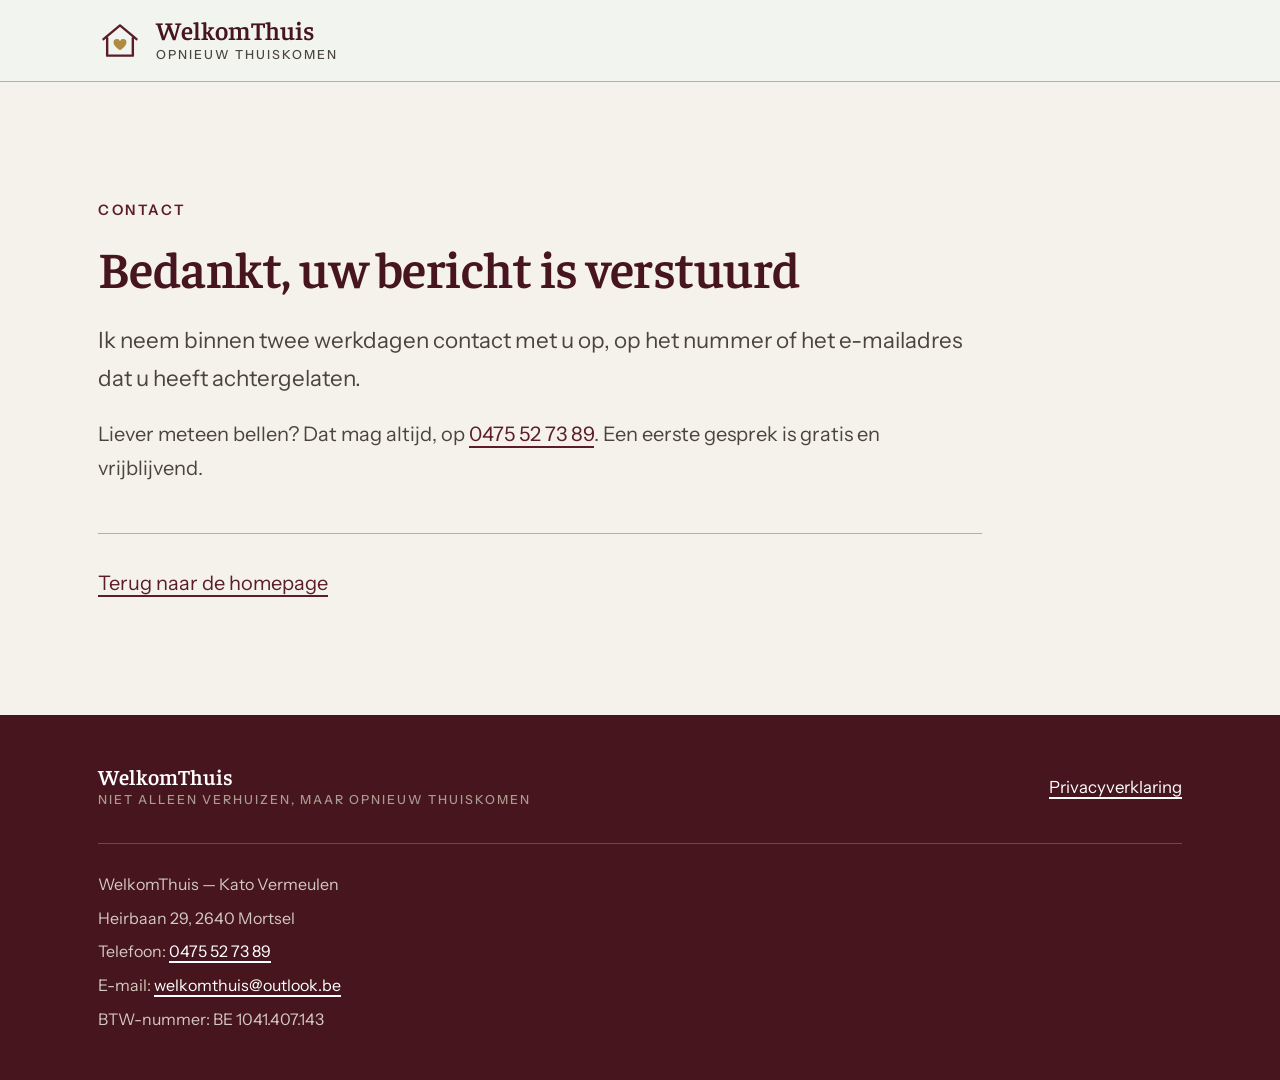
==== commit d33816a9: "Variant A: burgundy in place of the brand green Only --pine and --pine-deep change, plus the logo in" ====
--- a/bedankt.html
+++ b/bedankt.html
@@ -24,8 +24,8 @@
   <div class="wrap head-inner">
     <a class="brand" href="index.html" aria-label="WelkomThuis — naar de homepage">
       <svg viewBox="0 0 48 48" fill="none" aria-hidden="true">
-        <path d="M6 22 24 7l18 15" stroke="#2F4A3C" stroke-width="2.6" stroke-linecap="round" stroke-linejoin="round"/>
-        <path d="M10 21v19h28V21" stroke="#2F4A3C" stroke-width="2.6" stroke-linecap="round" stroke-linejoin="round"/>
+        <path d="M6 22 24 7l18 15" stroke="#5B1E28" stroke-width="2.6" stroke-linecap="round" stroke-linejoin="round"/>
+        <path d="M10 21v19h28V21" stroke="#5B1E28" stroke-width="2.6" stroke-linecap="round" stroke-linejoin="round"/>
         <path d="M24 34c-4.6-3.2-7-5.4-7-8.2a3.6 3.6 0 0 1 7-1.5 3.6 3.6 0 0 1 7 1.5c0 2.8-2.4 5-7 8.2Z" fill="#B08A3E"/>
       </svg>
       <span>
--- a/assets/css/site.css
+++ b/assets/css/site.css
@@ -54,16 +54,20 @@
 }
 
 :root{
-  /* Het merkgroen blijft. De proeven met leisteenblauw en met bordeaux zijn
-     teruggedraaid: Kato bedoelde met haar vraag over de kleur alleen de
-     achtergrond van het WelkomThuis-blok bij "Ons verschil", niet het palet.
-     Dat blok is nu --donker in plaats van groen; de rest blijft zoals het
-     online staat. */
+  /* VARIANT A: bordeaux in plaats van groen.
+
+     Alleen het merkgroen wisselt van kleur. De ondergrond, de tekstkleuren,
+     het oker, de lijnen en het donkere WelkomThuis-blok blijven exact zoals
+     in de groene versie, zodat je precies één ding vergelijkt.
+
+     #5B1E28 en niet het eerder voorgestelde #6B2D38: op die laatste haalt de
+     oker #D4AC5C maar 4,4:1, net onder de 4,5 die het labeltje op een donker
+     vlak nodig heeft omdat het tekst is. Op #5B1E28 wordt dat 5,9:1. */
   --paper:#F5F2EC;
   --white:#FFFFFF;
   --haze:#EBE5D8;
-  --pine:#2F4A3C;
-  --pine-deep:#22382D;
+  --pine:#5B1E28;
+  --pine-deep:#46151D;
   --ink:#211E19;
   /* --muted is de kleur van bijna elke alinea (.card p, .audience p, .prose p,
      .band-head p). Op #5A6960 haalde die 5,24:1 tegen 7:1 uit README.md — de
@@ -368,7 +372,7 @@
   background-color:var(--paper);
   border:2px solid var(--rand);border-radius:3px;cursor:pointer;
   appearance:none;-webkit-appearance:none;
-  background-image:url("data:image/svg+xml,%3Csvg%20xmlns='http://www.w3.org/2000/svg'%20width='18'%20height='12'%20viewBox='0%200%2018%2012'%3E%3Cpath%20d='M1%201l8%209%208-9'%20fill='none'%20stroke='%232F4A3C'%20stroke-width='2.4'%20stroke-linecap='round'%20stroke-linejoin='round'/%3E%3C/svg%3E");
+  background-image:url("data:image/svg+xml,%3Csvg%20xmlns='http://www.w3.org/2000/svg'%20width='18'%20height='12'%20viewBox='0%200%2018%2012'%3E%3Cpath%20d='M1%201l8%209%208-9'%20fill='none'%20stroke='%235B1E28'%20stroke-width='2.4'%20stroke-linecap='round'%20stroke-linejoin='round'/%3E%3C/svg%3E");
   background-repeat:no-repeat;
   background-position:right 1.1rem center;
   background-size:18px 12px;
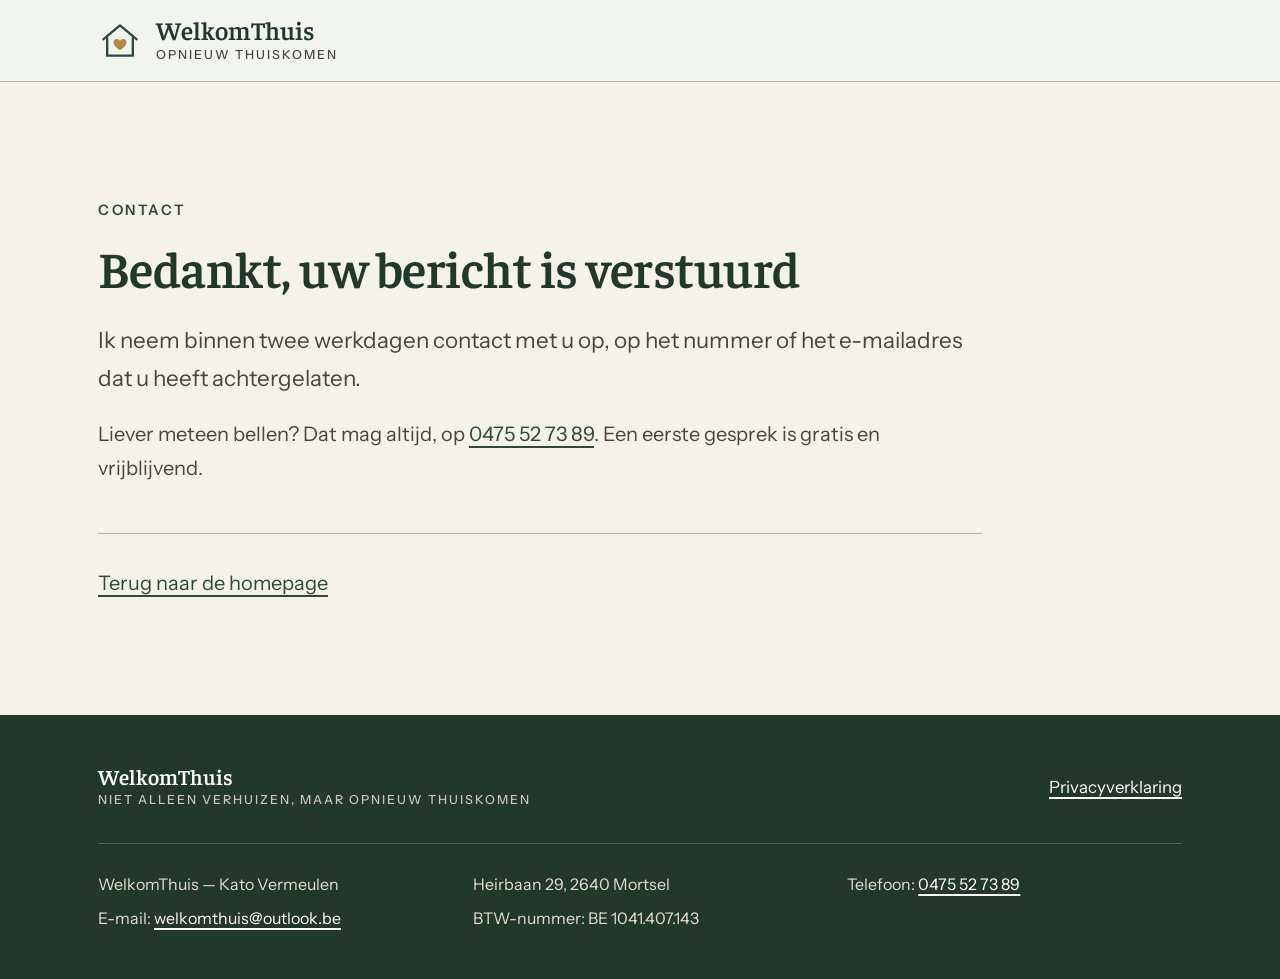
==== commit 43c1b93c: "Restore the brand green; fix two tints the revert exposed Kato: "Content-wise it looks great; howeve" ====
--- a/bedankt.html
+++ b/bedankt.html
@@ -24,8 +24,8 @@
   <div class="wrap head-inner">
     <a class="brand" href="index.html" aria-label="WelkomThuis — naar de homepage">
       <svg viewBox="0 0 48 48" fill="none" aria-hidden="true">
-        <path d="M6 22 24 7l18 15" stroke="#5B1E28" stroke-width="2.6" stroke-linecap="round" stroke-linejoin="round"/>
-        <path d="M10 21v19h28V21" stroke="#5B1E28" stroke-width="2.6" stroke-linecap="round" stroke-linejoin="round"/>
+        <path d="M6 22 24 7l18 15" stroke="#2F4A3C" stroke-width="2.6" stroke-linecap="round" stroke-linejoin="round"/>
+        <path d="M10 21v19h28V21" stroke="#2F4A3C" stroke-width="2.6" stroke-linecap="round" stroke-linejoin="round"/>
         <path d="M24 34c-4.6-3.2-7-5.4-7-8.2a3.6 3.6 0 0 1 7-1.5 3.6 3.6 0 0 1 7 1.5c0 2.8-2.4 5-7 8.2Z" fill="#B08A3E"/>
       </svg>
       <span>
--- a/assets/css/site.css
+++ b/assets/css/site.css
@@ -54,20 +54,27 @@
 }
 
 :root{
-  /* VARIANT A: bordeaux in plaats van groen.
-
-     Alleen het merkgroen wisselt van kleur. De ondergrond, de tekstkleuren,
-     het oker, de lijnen en het donkere WelkomThuis-blok blijven exact zoals
-     in de groene versie, zodat je precies één ding vergelijkt.
-
-     #5B1E28 en niet het eerder voorgestelde #6B2D38: op die laatste haalt de
-     oker #D4AC5C maar 4,4:1, net onder de 4,5 die het labeltje op een donker
-     vlak nodig heeft omdat het tekst is. Op #5B1E28 wordt dat 5,9:1. */
+  /* Het merkgroen, met donkere secties.
+
+     --pine is het merkgroen: knoppen, koppen, links, het citaatblok, de
+     voettekst, de fasenummers, het logo in drie pagina's plus favicon.svg en
+     het pijltje van de keuzelijsten. Bordeaux is geprobeerd en op Kato's
+     vraag teruggedraaid; zij wil het groen houden.
+
+     --donker (warm taupe) is de tweede donkere kleur: de achtergrond van het
+     WelkomThuis-blok bij "Ons verschil" en van de secties "Het traject" en
+     "Over mij". Bewust een andere kleur dan het groen, zodat een donkere
+     sectie en een groen vlak niet in elkaar overlopen.
+
+     Wat NIET donker wordt: de blokken waar echt gelezen wordt. Bij staar en
+     astigmatisme, allebei gewoon boven de zeventig, gaat lichte tekst op een
+     donkere ondergrond uitlopen. De fasekaarten in "Het traject" houden
+     daarom hun witte achtergrond. */
   --paper:#F5F2EC;
   --white:#FFFFFF;
   --haze:#EBE5D8;
-  --pine:#5B1E28;
-  --pine-deep:#46151D;
+  --pine:#2F4A3C;
+  --pine-deep:#22382D;
   --ink:#211E19;
   /* --muted is de kleur van bijna elke alinea (.card p, .audience p, .prose p,
      .band-head p). Op #5A6960 haalde die 5,24:1 tegen 7:1 uit README.md — de
@@ -79,7 +86,7 @@
      lichte ondergrond en 4,5:1 op het donkergroene blok; --brass-licht is er
      voor tekst en iconen óp pine (.card--accent). */
   --brass:#9A7430;
-  --brass-licht:#D4AC5C;
+  --brass-licht:#E0BC76;
   /* --line is de decoratieve haarlijn, --rand de omtrek van een invulveld of
      knop. WCAG 1.4.11 vraagt 3:1 voor die laatste; op #CBD4C9 was dat 1,37:1,
      waardoor je op een klein scherm nauwelijks zag waar een veld begon. */
@@ -242,6 +249,7 @@
 .band{padding-block:var(--gap)}
 .band-white{background:var(--white);border-block:1px solid var(--line)}
 
+
 /* 52ch was te smal: de kop viel uiteen in vier regels met "dan een" als
    losse regel, terwijl er rechts nog de helft van de pagina vrij was. Niet
    helemaal tot de rand — een leesregel van 90 tekens leest slecht — maar wel
@@ -313,7 +321,7 @@
 }
 .quote cite{
   display:block;margin-top:2rem;font-family:var(--body);font-style:normal;
-  font-size:1.02rem;letter-spacing:.1em;text-transform:uppercase;color:#D3C9BF;
+  font-size:1.02rem;letter-spacing:.1em;text-transform:uppercase;color:#E7DDD3;
 }
 
 /* ---------- contact ---------- */
@@ -372,7 +380,7 @@
   background-color:var(--paper);
   border:2px solid var(--rand);border-radius:3px;cursor:pointer;
   appearance:none;-webkit-appearance:none;
-  background-image:url("data:image/svg+xml,%3Csvg%20xmlns='http://www.w3.org/2000/svg'%20width='18'%20height='12'%20viewBox='0%200%2018%2012'%3E%3Cpath%20d='M1%201l8%209%208-9'%20fill='none'%20stroke='%235B1E28'%20stroke-width='2.4'%20stroke-linecap='round'%20stroke-linejoin='round'/%3E%3C/svg%3E");
+  background-image:url("data:image/svg+xml,%3Csvg%20xmlns='http://www.w3.org/2000/svg'%20width='18'%20height='12'%20viewBox='0%200%2018%2012'%3E%3Cpath%20d='M1%201l8%209%208-9'%20fill='none'%20stroke='%232F4A3C'%20stroke-width='2.4'%20stroke-linecap='round'%20stroke-linejoin='round'/%3E%3C/svg%3E");
   background-repeat:no-repeat;
   background-position:right 1.1rem center;
   background-size:18px 12px;
@@ -512,7 +520,7 @@
 }
 .calc__totaal-label{
   margin:0;font-size:.78rem;font-weight:600;letter-spacing:.14em;
-  text-transform:uppercase;color:#D3C9BF;
+  text-transform:uppercase;color:#E7DDD3;
 }
 /* min 1.5rem: op 320px liep 'EUR 2.150 - EUR 2.400' anders buiten de kaart */
 .calc__totaal{
@@ -521,7 +529,7 @@
 }
 /* een bedrag breekt nooit in zichzelf; tussen de twee bedragen mag het wel */
 .calc__bedrag{white-space:nowrap}
-.calc__open{display:block;font-family:var(--body);font-size:.95rem;font-weight:500;color:#D3C9BF;margin-top:.35rem}
+.calc__open{display:block;font-family:var(--body);font-size:.95rem;font-weight:500;color:#E7DDD3;margin-top:.35rem}
 /* 'Nog te berekenen' is tekst, geen bedrag: kleiner en rustiger */
 .calc__totaal.is-leeg{font-size:clamp(1.35rem,3vw,1.7rem);color:#EAE3DC}
 .calc__verdeling{
@@ -546,7 +554,7 @@
 }
 .calc__hint a{color:#fff;text-underline-offset:.2em}
 .calc__uitkomst.is-berekend .calc__hint{display:none}
-.calc__voetnoot{margin:1.35rem 0 0;font-size:.98rem;color:#D3C9BF;line-height:1.55}
+.calc__voetnoot{margin:1.35rem 0 0;font-size:.98rem;color:#E7DDD3;line-height:1.55}
 
 @media (max-width:560px){
   .calc__optie{flex-wrap:wrap}
@@ -622,11 +630,25 @@
 .band--midden .afspraak{margin-inline:auto}
 
 /* ---------- direct contact onder stap 2 ---------- */
+/* Drie gelijke kolommen in plaats van een flexrij. Met flex-wrap paste
+   Instagram er niet meer bij en viel het als enige op een tweede regel, los
+   uitgelijnd van de twee erboven. Als rooster staan de drie naast elkaar en
+   zakken ze samen naar één kolom als het scherm te smal wordt. */
 .direct{
-  max-width:55rem;margin:1.5rem auto 0;padding:1.35rem clamp(1.25rem,3vw,2rem);
+  max-width:68rem;margin:1.5rem auto 0;padding:1.35rem clamp(1.25rem,3vw,2rem);
   background:var(--haze);border:1px solid var(--line);border-radius:4px;
-  display:flex;flex-wrap:wrap;justify-content:center;gap:1rem 3rem;
-}
+  display:grid;grid-template-columns:repeat(auto-fit,minmax(min(17rem,100%),1fr));
+  gap:1.25rem 2rem;
+}
+.direct>div{text-align:center}
+/* Het icoon staat op aria-hidden: de <dt> zegt al "Instagram", dus een
+   schermlezer zou het anders dubbel voorlezen. */
+/* Kleiner dan de losse .c-value elders: in drie kolommen naast elkaar brak
+   "welkomthuis@outlook.be" anders middenin af op de overflow-wrap die als
+   vangnet op .c-value staat. */
+.direct .c-value{font-size:clamp(1.1rem,2vw,1.6rem)}
+.c-value--ig{display:inline-flex;align-items:center;gap:.5rem}
+.ig-icoon{width:1em;height:1em;flex:none}
 .direct dt{
   font-size:.78rem;font-weight:600;letter-spacing:.14em;text-transform:uppercase;
   color:var(--muted);
@@ -634,18 +656,24 @@
 .direct dd{margin:.15rem 0 0}
 
 /* ---------- footer ---------- */
-.site-foot{background:var(--pine-deep);color:#D3C9BF;padding-block:3rem;font-size:1.05rem}
+.site-foot{background:var(--pine-deep);color:#E7DDD3;padding-block:3rem;font-size:1.05rem}
 .foot-inner{display:flex;flex-wrap:wrap;gap:1.25rem 2.5rem;align-items:center;justify-content:space-between}
 .site-foot a{color:#fff}
 .site-foot .brand-name{color:#fff;font-size:1.35rem}
-.site-foot .brand-sub{color:#A99C90}
+.site-foot .brand-sub{color:#CEC3B9}
 .foot-nav{display:flex;flex-wrap:wrap;gap:.5rem 1.5rem}
 .foot-nav a{display:inline-flex;align-items:center;min-height:48px}
+/* De ondernemingsgegevens stonden als zes regels onder elkaar in één smalle
+   kolom links, met de hele rechterhelft leeg. Nu verdeeld over kolommen: zes
+   items gaan gelijk op in twee of drie, dus er blijft geen halve rij over. */
 .foot-legal{
   margin-top:2rem;padding-top:1.75rem;border-top:1px solid rgba(195,211,198,.28);
-  display:grid;gap:.5rem;font-style:normal;font-size:1rem;line-height:1.6;
-}
-.foot-note{margin:1.5rem 0 0;font-size:.95rem;color:#A99C90}
+  display:grid;grid-template-columns:1fr;gap:.5rem 2.5rem;
+  font-style:normal;font-size:1rem;line-height:1.6;
+}
+@media (min-width:40rem){.foot-legal{grid-template-columns:repeat(2,minmax(0,1fr))}}
+@media (min-width:62rem){.foot-legal{grid-template-columns:repeat(3,minmax(0,1fr))}}
+.foot-note{margin:1.5rem 0 0;font-size:.95rem;color:#CEC3B9}
 .foot-note code{font-size:.95em}
 
 /* ---------- vergelijking: wat WelkomThuis anders maakt ---------- */
@@ -851,3 +879,23 @@
   .nav-toggle,.nav-toggle__bars span,.site-nav{transition:none}
   .site-nav>ul,.site-nav.is-open>ul{transition:none}
 }
+
+/* ---------- donkere sectie ---------- */
+/* Staat met opzet achteraan. .band--donker p en .about-body p hebben dezelfde
+   soortelijkheid, dus wie het laatst staat wint. Stond dit blok bovenaan bij
+   .band-white, dan hield .about-body p{color:var(--muted)} het -- donkergrijs
+   op donker taupe, ruim onleesbaar. Precies dat ging hier eerst mis.
+
+   Licht-op-donker geldt alleen voor de kop en de inleiding: korte, grote
+   tekst. Alles wat op een lichte kaart binnen zo'n sectie staat, keert
+   hieronder terug naar donkere tekst -- de lijsten in "Het traject" zijn daar
+   het eigenlijke leeswerk. */
+.band--donker{background:var(--donker);border-block:0}
+.band--donker h2,.band--donker h3{color:#fff}
+.band--donker p,.band--donker .about-body p,.band--donker .band-head p{color:#EAE3DC}
+.band--donker .eyebrow{color:var(--brass-licht)}
+.band--donker .phase{background:var(--white);border-color:transparent}
+.band--donker .phase h3{color:var(--pine-deep)}
+.band--donker .phase li{color:var(--ink)}
+.band--donker .phase__when,.band--donker .phase__list .is-optional{color:var(--muted)}
+.band--donker .phase__foot{color:var(--muted)}
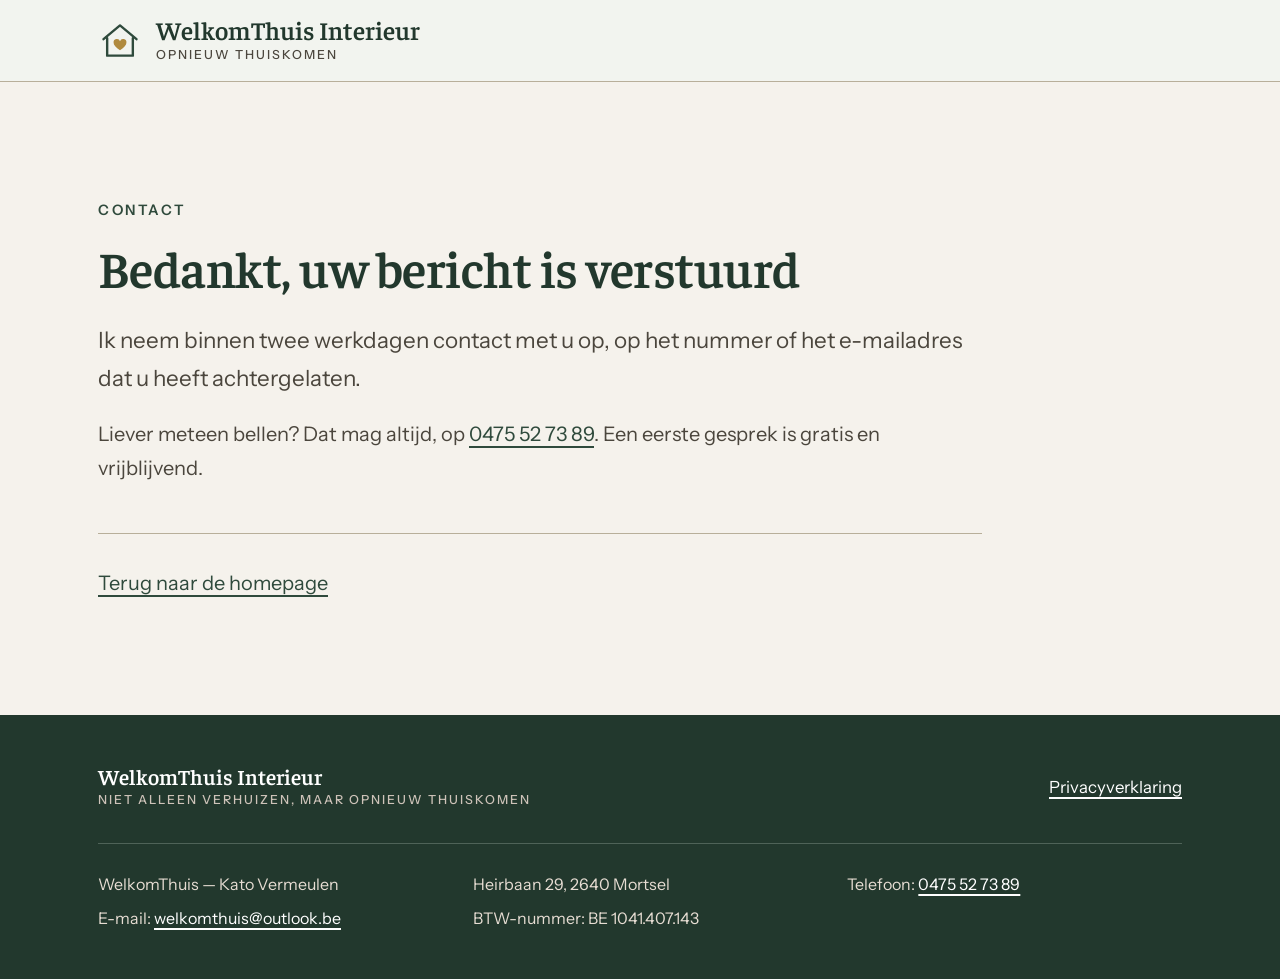
==== commit 46334033: "Show the name as "WelkomThuis Interieur" The business now presents as WelkomThuis Interieur, matchin" ====
--- a/bedankt.html
+++ b/bedankt.html
@@ -3,8 +3,8 @@
 <head>
 <meta charset="utf-8">
 <meta name="viewport" content="width=device-width, initial-scale=1">
-<title>Bericht verstuurd — WelkomThuis</title>
-<meta name="description" content="Uw bericht aan WelkomThuis is verstuurd. Kato neemt binnen twee werkdagen contact met u op.">
+<title>Bericht verstuurd — WelkomThuis Interieur</title>
+<meta name="description" content="Uw bericht aan WelkomThuis Interieur is verstuurd. Kato neemt binnen twee werkdagen contact met u op.">
 <!-- Deze pagina hoort niet in de zoekresultaten: ze zegt alleen iets tegen
      wie net het formulier heeft ingevuld. -->
 <meta name="robots" content="noindex, follow">
@@ -22,14 +22,14 @@
 
 <header class="site-head">
   <div class="wrap head-inner">
-    <a class="brand" href="index.html" aria-label="WelkomThuis — naar de homepage">
+    <a class="brand" href="index.html" aria-label="WelkomThuis Interieur — naar de homepage">
       <svg viewBox="0 0 48 48" fill="none" aria-hidden="true">
         <path d="M6 22 24 7l18 15" stroke="#2F4A3C" stroke-width="2.6" stroke-linecap="round" stroke-linejoin="round"/>
         <path d="M10 21v19h28V21" stroke="#2F4A3C" stroke-width="2.6" stroke-linecap="round" stroke-linejoin="round"/>
         <path d="M24 34c-4.6-3.2-7-5.4-7-8.2a3.6 3.6 0 0 1 7-1.5 3.6 3.6 0 0 1 7 1.5c0 2.8-2.4 5-7 8.2Z" fill="#B08A3E"/>
       </svg>
       <span>
-        <span class="brand-name">WelkomThuis</span>
+        <span class="brand-name">WelkomThuis Interieur</span>
         <span class="brand-sub">Opnieuw thuiskomen</span>
       </span>
     </a>
@@ -54,7 +54,7 @@
   <div class="wrap">
     <div class="foot-inner">
       <span>
-        <span class="brand-name">WelkomThuis</span>
+        <span class="brand-name">WelkomThuis Interieur</span>
         <span class="brand-sub">Niet alleen verhuizen, maar opnieuw thuiskomen</span>
       </span>
       <nav class="foot-nav" aria-label="Juridisch">
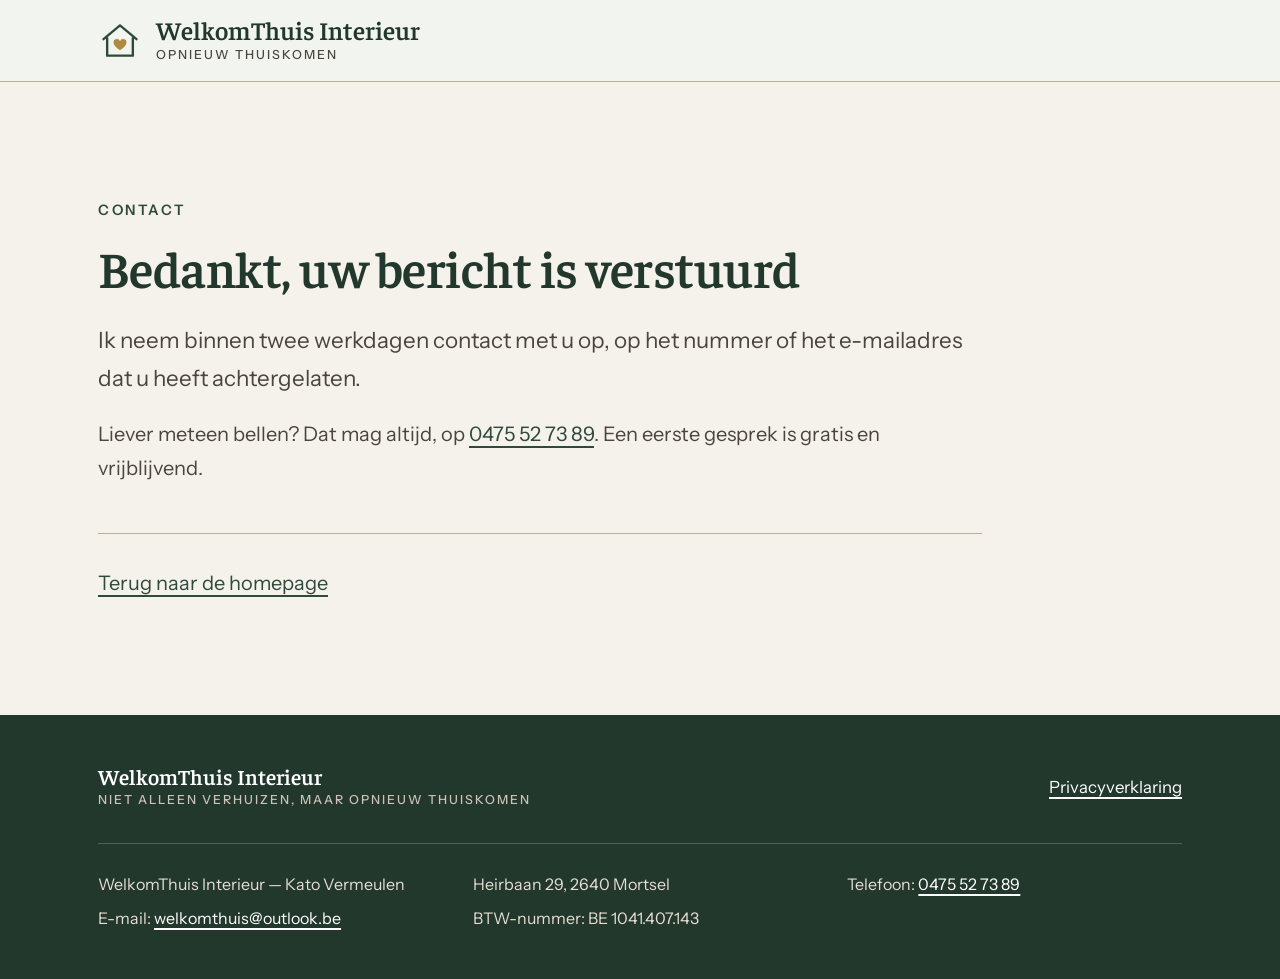
==== commit 8ecb7dde: "The footer identification now reads "WelkomThuis Interieur -- Kato Vermeulen" on all three pages, as" ====
--- a/bedankt.html
+++ b/bedankt.html
@@ -63,7 +63,7 @@
     </div>
 
     <address class="foot-legal">
-      <span>WelkomThuis &mdash; Kato Vermeulen</span>
+      <span>WelkomThuis Interieur &mdash; Kato Vermeulen</span>
       <span>Heirbaan 29, 2640 Mortsel</span>
       <span>Telefoon: <a href="tel:+32475527389">0475 52 73 89</a></span>
       <span>E-mail: <a href="mailto:welkomthuis@outlook.be">welkomthuis@outlook.be</a></span>
--- a/assets/css/site.css
+++ b/assets/css/site.css
@@ -547,7 +547,11 @@
   border-left:2px solid var(--brass);border-bottom:2px solid var(--brass);
   transform:rotate(-45deg);
 }
-.calc__verdeling li.is-leeg{padding-left:0;color:#BCAFA4;font-style:italic}
+/* Zelfde kleur als een gewone regel: 'nog niets gekozen' onderscheidt zich
+   door cursief, niet door kleur. De eerdere lichtere tint haalde 4,53:1 op
+   --pine, onder de 7:1 voor kleine tekst -- onopgemerkt omdat de controles
+   maten voordat site.js deze regel tekende. */
+.calc__verdeling li.is-leeg{padding-left:0;color:#EAE3DC;font-style:italic}
 .calc__verdeling li.is-leeg::before{display:none}
 .calc__hint{
   margin:.6rem 0 0;font-size:1.02rem;color:#EAE3DC;line-height:1.5;max-width:46ch;
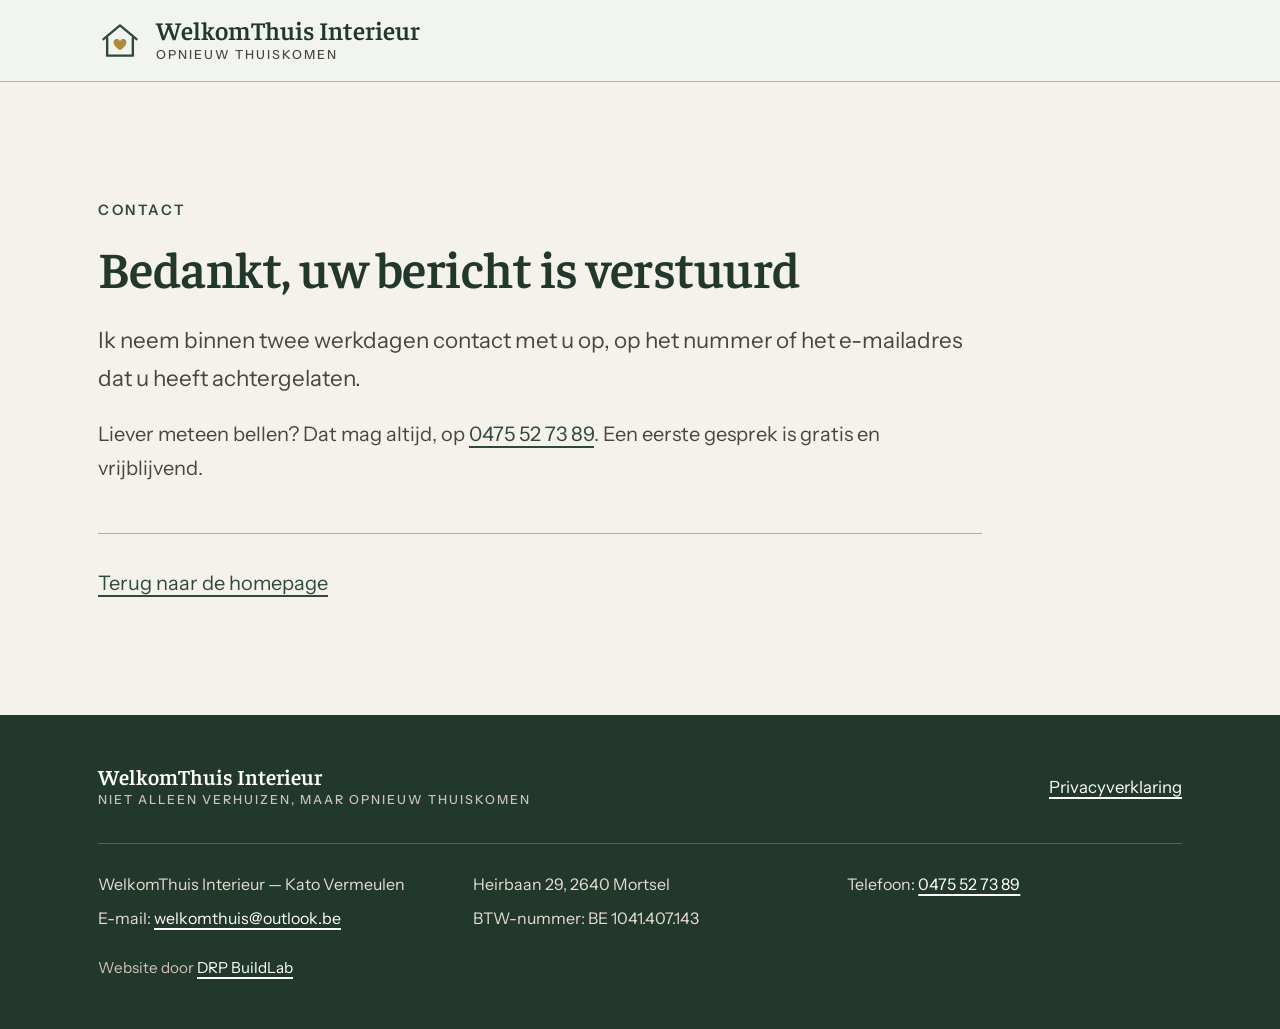
==== commit 16c235b7: "Credit DRP BuildLab in the footer "Website door DRP BuildLab" as the last line of the footer on all " ====
--- a/bedankt.html
+++ b/bedankt.html
@@ -69,6 +69,8 @@
       <span>E-mail: <a href="mailto:welkomthuis@outlook.be">welkomthuis@outlook.be</a></span>
       <span>BTW-nummer: BE 1041.407.143</span>
     </address>
+
+    <p class="foot-note">Website door <a href="https://drpbuildlab.com/nl/">DRP BuildLab</a></p>
   </div>
 </footer>
 
--- a/assets/css/site.css
+++ b/assets/css/site.css
@@ -440,6 +440,11 @@
 .legal-dl dt{font-weight:600;color:var(--pine-deep)}
 .legal-dl dd{margin:.2rem 0 0;color:var(--muted)}
 .legal-address{font-style:normal;line-height:1.7}
+/* Een webadres is één woord zonder breekpunt. "www.gegevensbeschermingsautoriteit.be"
+   is 357px breed in een kolom van 265px, en duwde op een telefoon van 320px de
+   hele privacypagina 72px breder dan het scherm. Adressen en e-mails in de
+   juridische tekst mogen daarom overal afbreken. */
+.legal a{overflow-wrap:anywhere}
 .legal-date{font-size:1rem;font-style:italic}
 .legal-back{margin-top:3rem;padding-top:2rem;border-top:1px solid var(--line)}
 
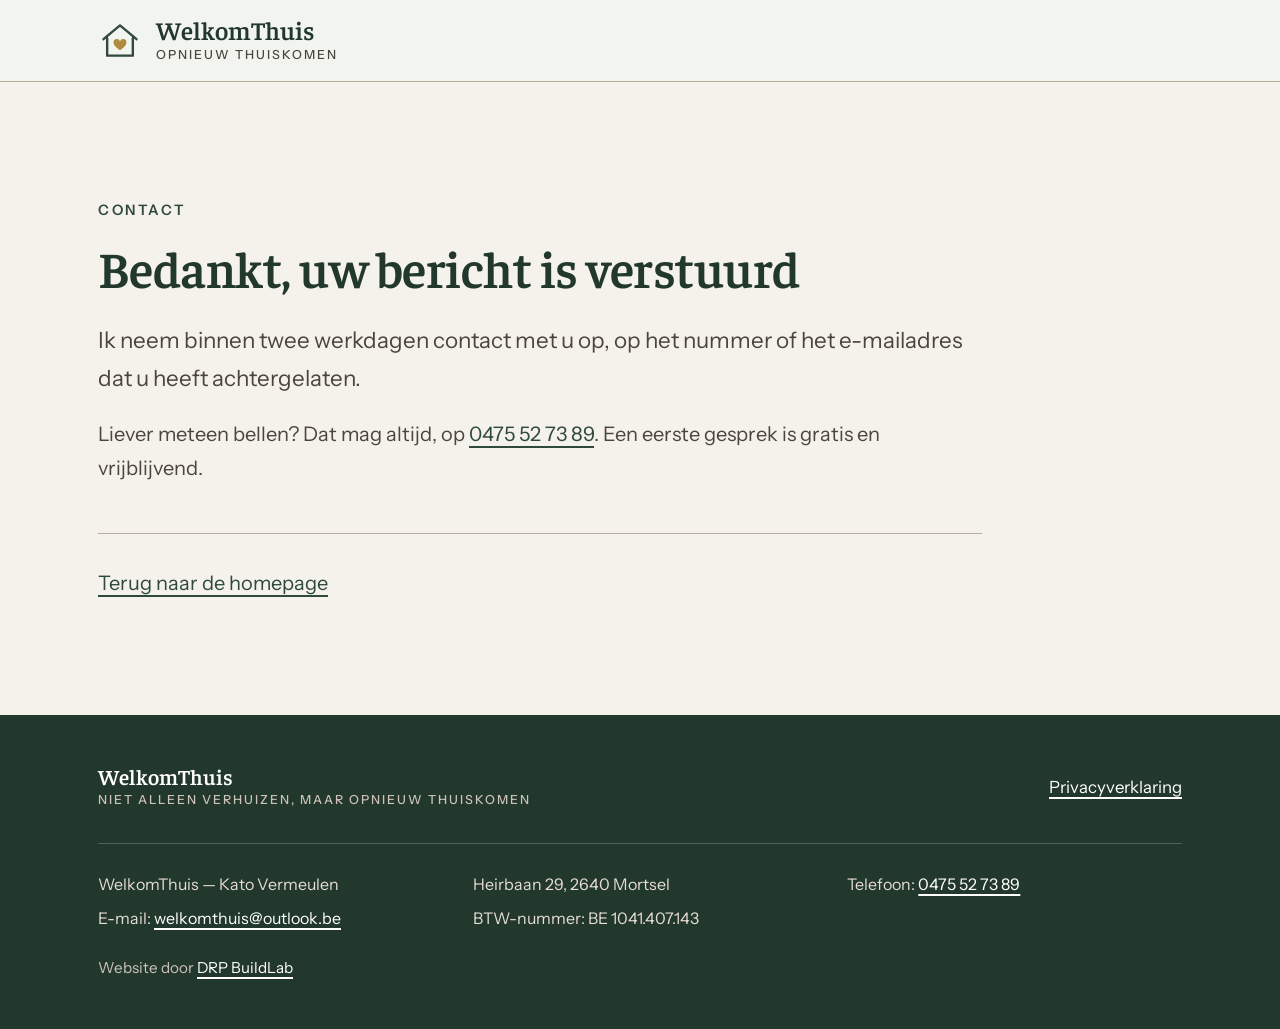
==== commit 14bbf074: "Revert the displayed name to "WelkomThuis" Kato wants to choose the business name herself, so every " ====
--- a/bedankt.html
+++ b/bedankt.html
@@ -3,8 +3,8 @@
 <head>
 <meta charset="utf-8">
 <meta name="viewport" content="width=device-width, initial-scale=1">
-<title>Bericht verstuurd — WelkomThuis Interieur</title>
-<meta name="description" content="Uw bericht aan WelkomThuis Interieur is verstuurd. Kato neemt binnen twee werkdagen contact met u op.">
+<title>Bericht verstuurd — WelkomThuis</title>
+<meta name="description" content="Uw bericht aan WelkomThuis is verstuurd. Kato neemt binnen twee werkdagen contact met u op.">
 <!-- Deze pagina hoort niet in de zoekresultaten: ze zegt alleen iets tegen
      wie net het formulier heeft ingevuld. -->
 <meta name="robots" content="noindex, follow">
@@ -22,14 +22,14 @@
 
 <header class="site-head">
   <div class="wrap head-inner">
-    <a class="brand" href="index.html" aria-label="WelkomThuis Interieur — naar de homepage">
+    <a class="brand" href="index.html" aria-label="WelkomThuis — naar de homepage">
       <svg viewBox="0 0 48 48" fill="none" aria-hidden="true">
         <path d="M6 22 24 7l18 15" stroke="#2F4A3C" stroke-width="2.6" stroke-linecap="round" stroke-linejoin="round"/>
         <path d="M10 21v19h28V21" stroke="#2F4A3C" stroke-width="2.6" stroke-linecap="round" stroke-linejoin="round"/>
         <path d="M24 34c-4.6-3.2-7-5.4-7-8.2a3.6 3.6 0 0 1 7-1.5 3.6 3.6 0 0 1 7 1.5c0 2.8-2.4 5-7 8.2Z" fill="#B08A3E"/>
       </svg>
       <span>
-        <span class="brand-name">WelkomThuis Interieur</span>
+        <span class="brand-name">WelkomThuis</span>
         <span class="brand-sub">Opnieuw thuiskomen</span>
       </span>
     </a>
@@ -54,7 +54,7 @@
   <div class="wrap">
     <div class="foot-inner">
       <span>
-        <span class="brand-name">WelkomThuis Interieur</span>
+        <span class="brand-name">WelkomThuis</span>
         <span class="brand-sub">Niet alleen verhuizen, maar opnieuw thuiskomen</span>
       </span>
       <nav class="foot-nav" aria-label="Juridisch">
@@ -63,7 +63,7 @@
     </div>
 
     <address class="foot-legal">
-      <span>WelkomThuis Interieur &mdash; Kato Vermeulen</span>
+      <span>WelkomThuis &mdash; Kato Vermeulen</span>
       <span>Heirbaan 29, 2640 Mortsel</span>
       <span>Telefoon: <a href="tel:+32475527389">0475 52 73 89</a></span>
       <span>E-mail: <a href="mailto:welkomthuis@outlook.be">welkomthuis@outlook.be</a></span>
